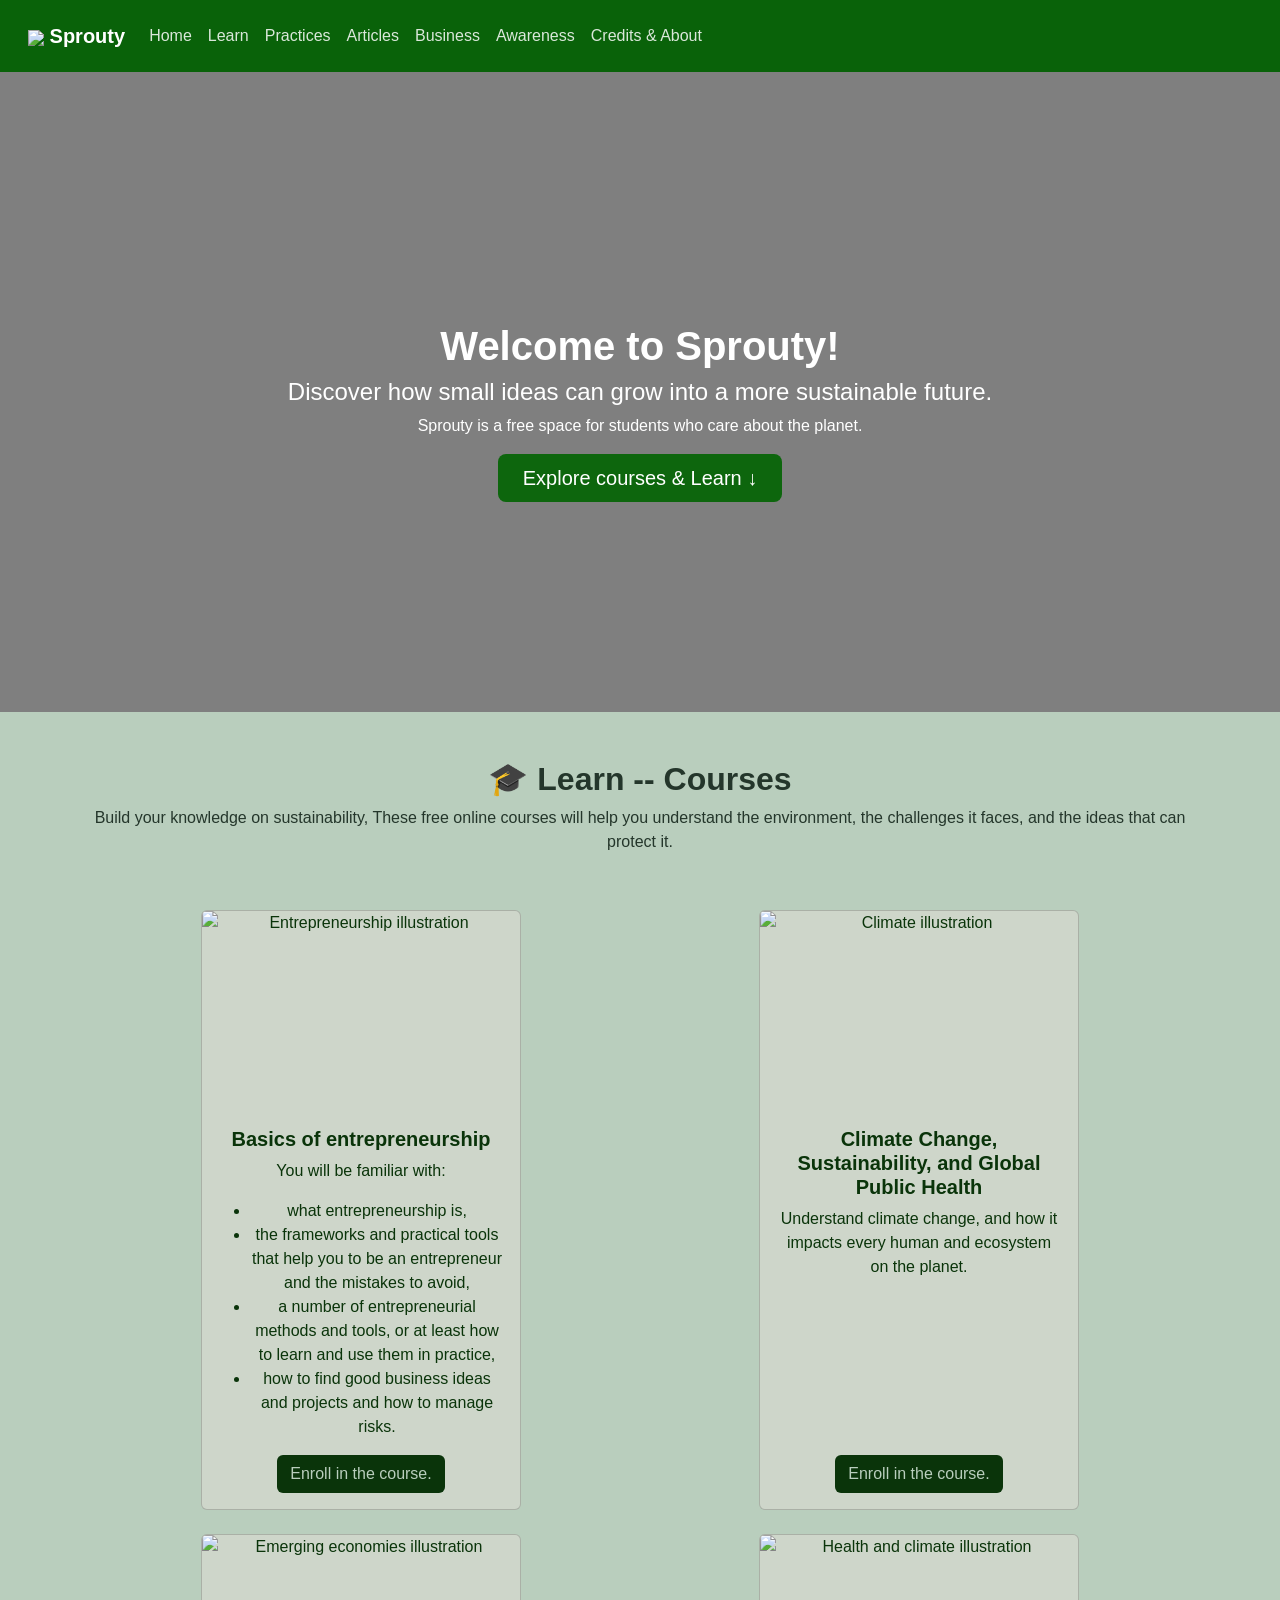
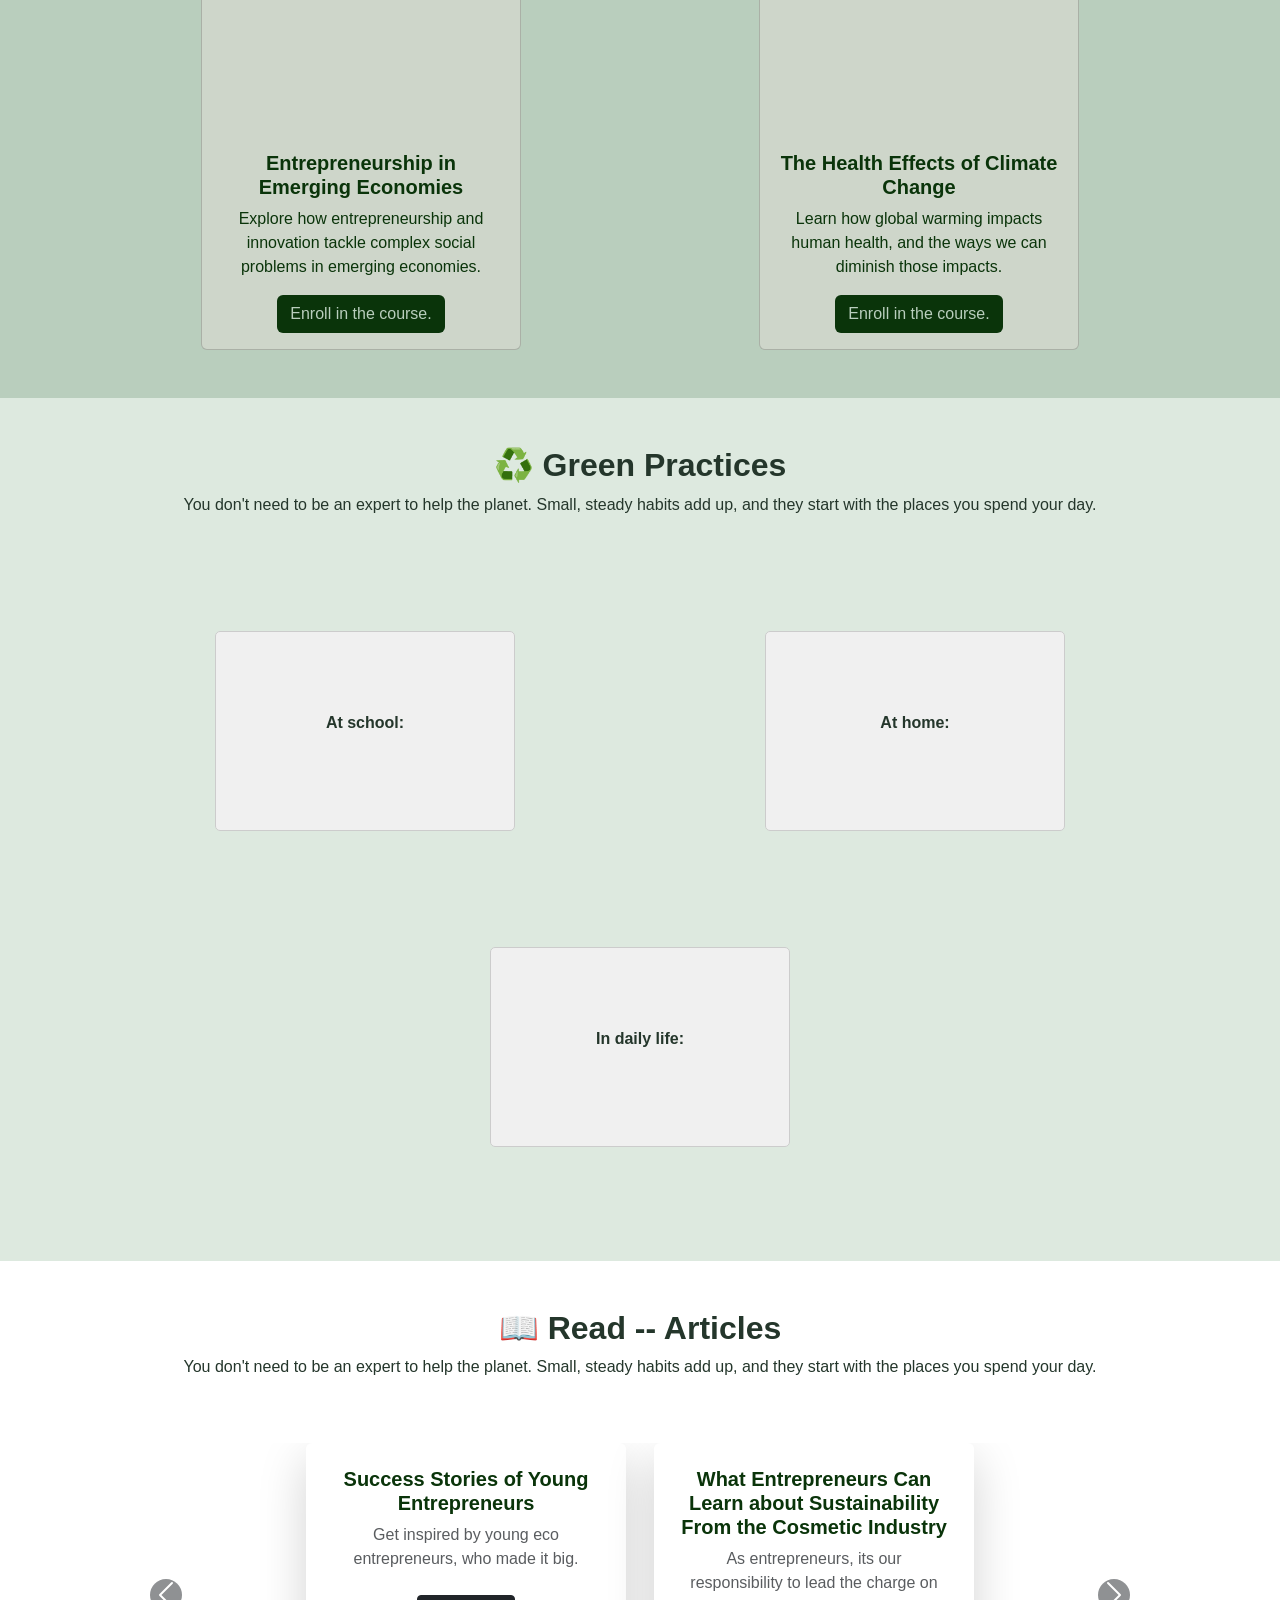
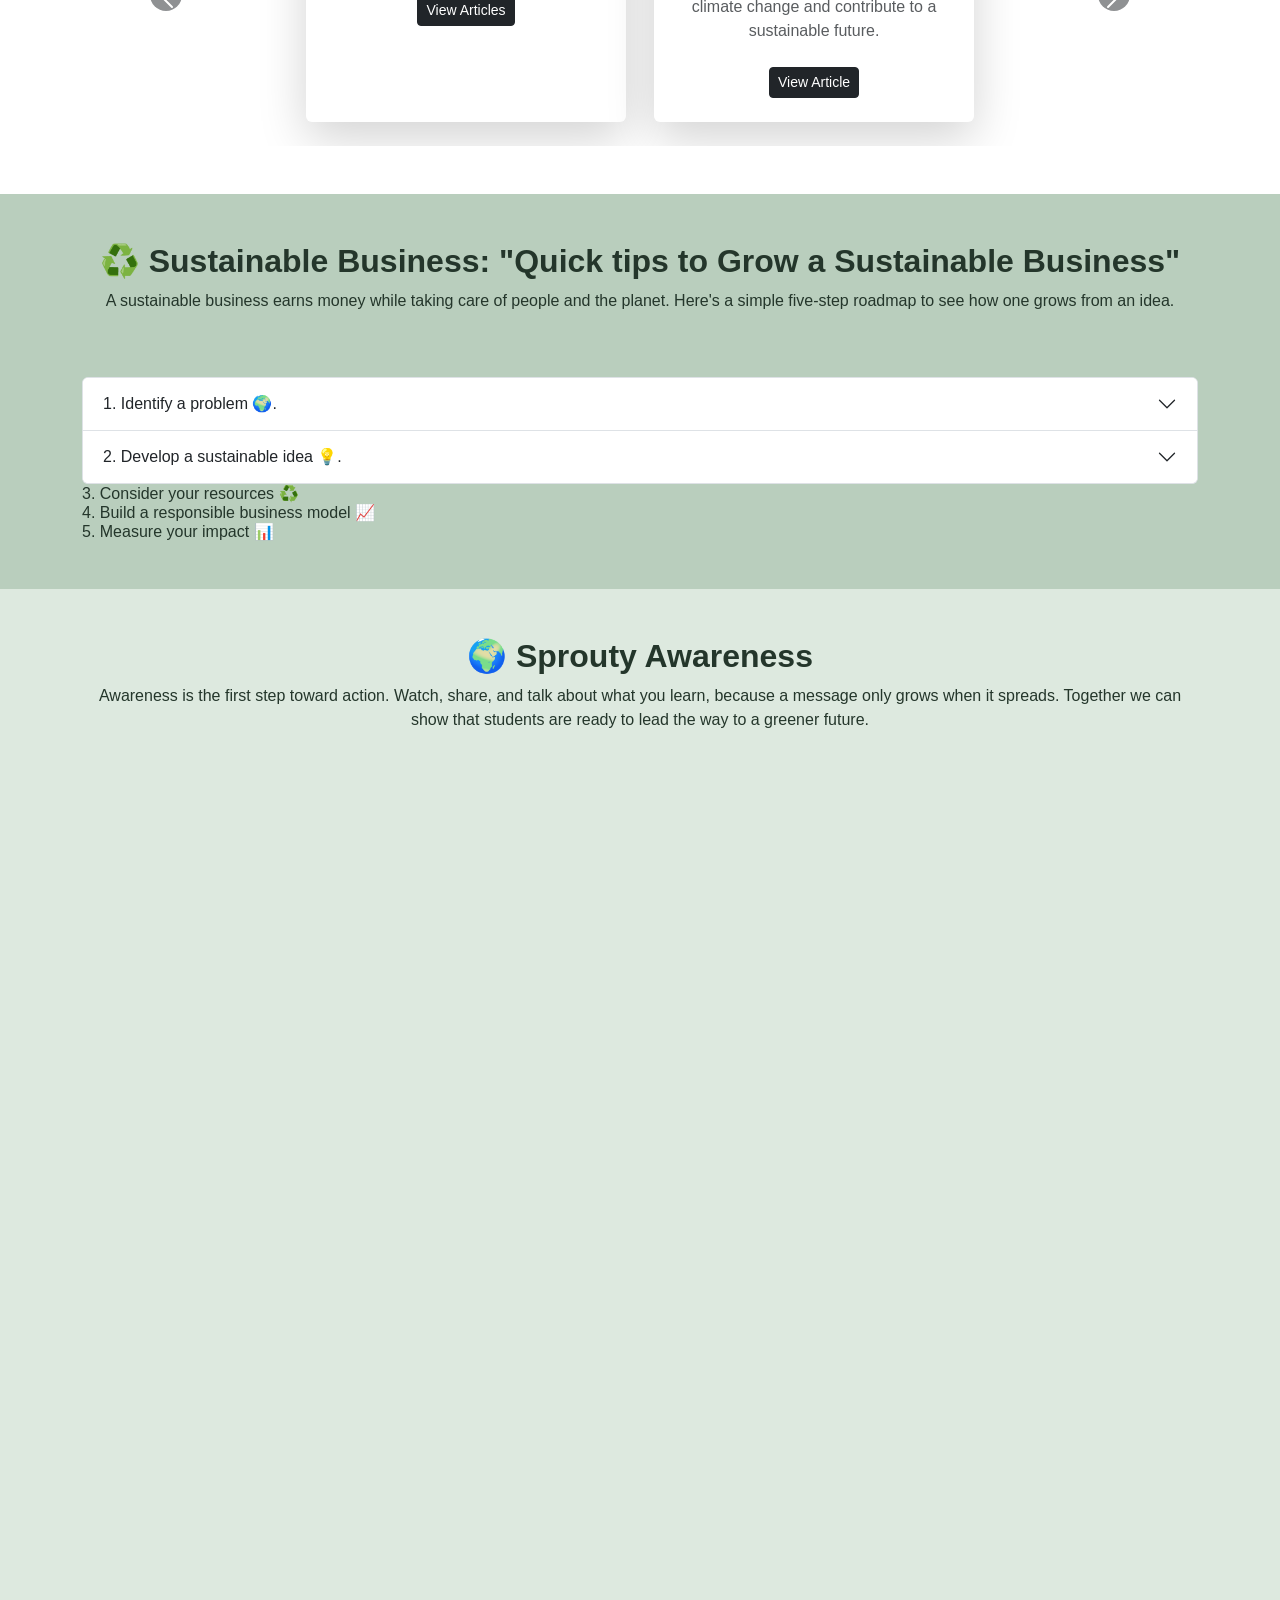
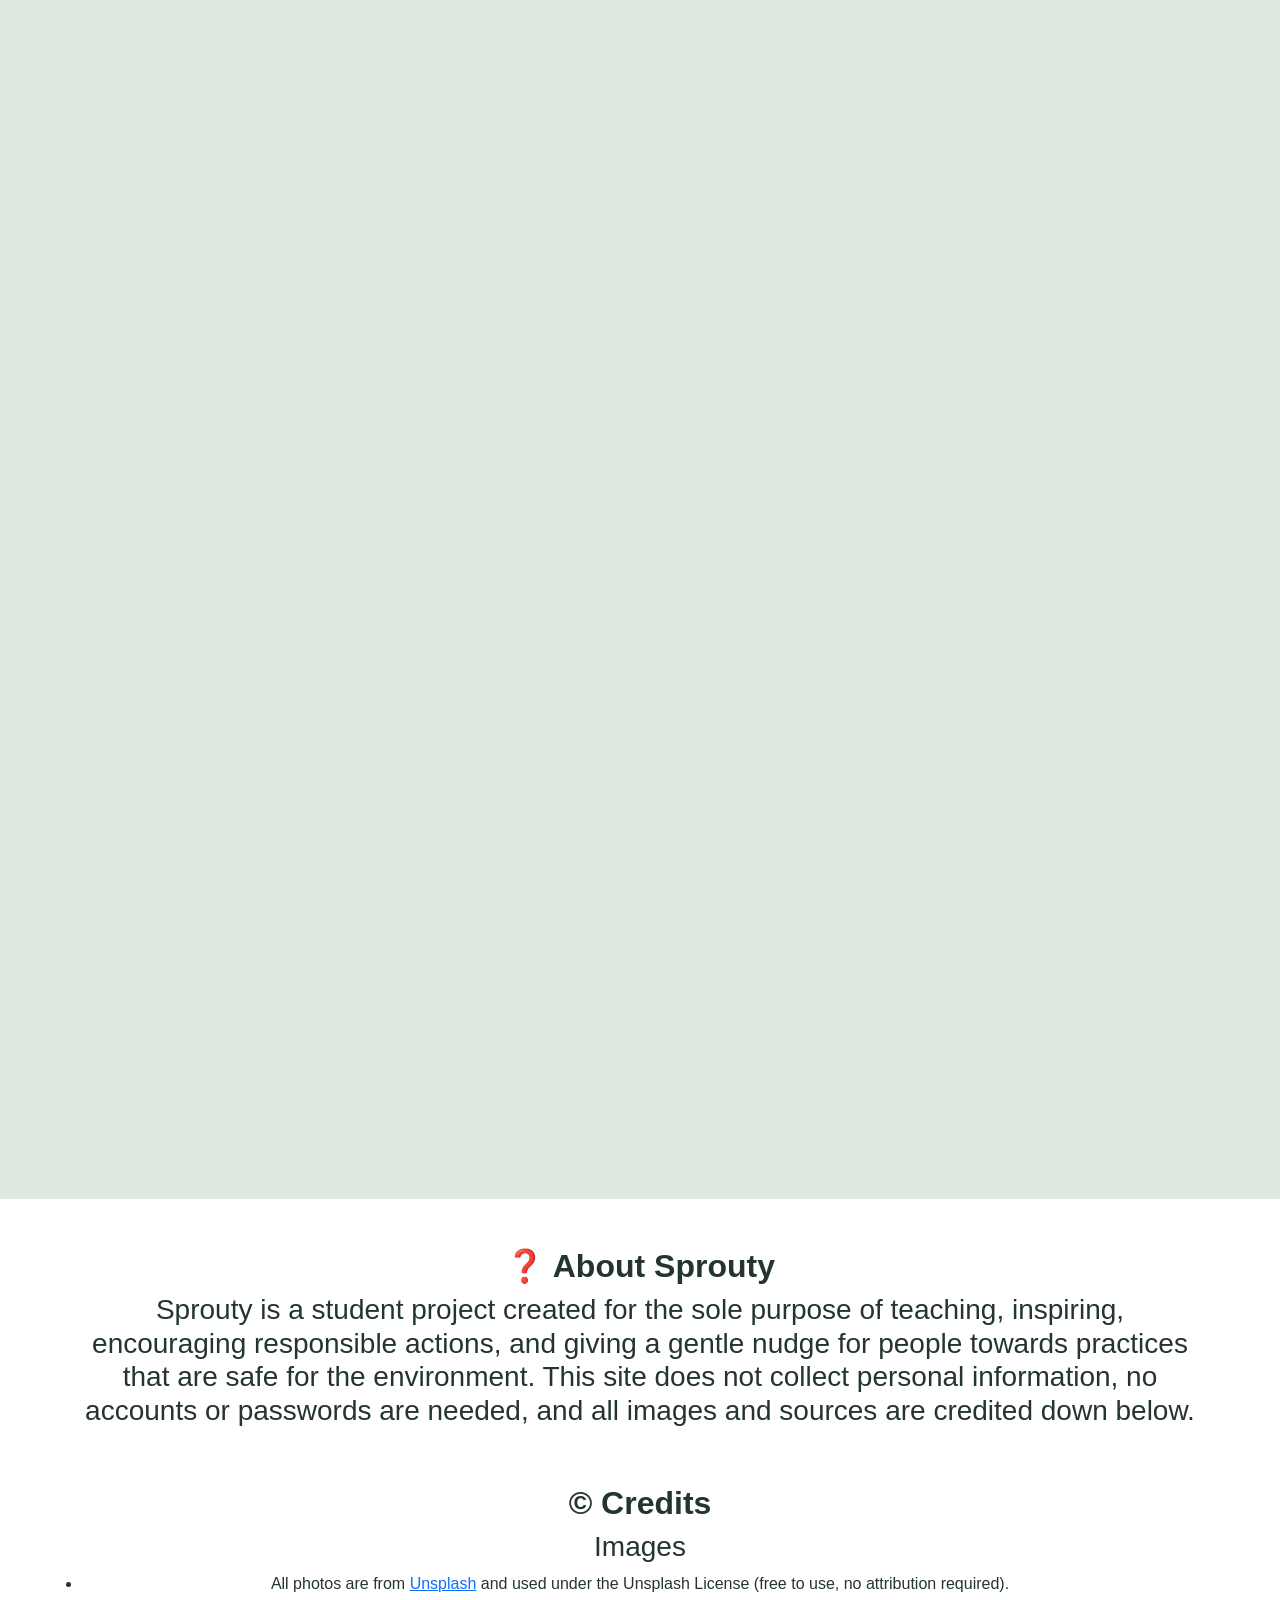
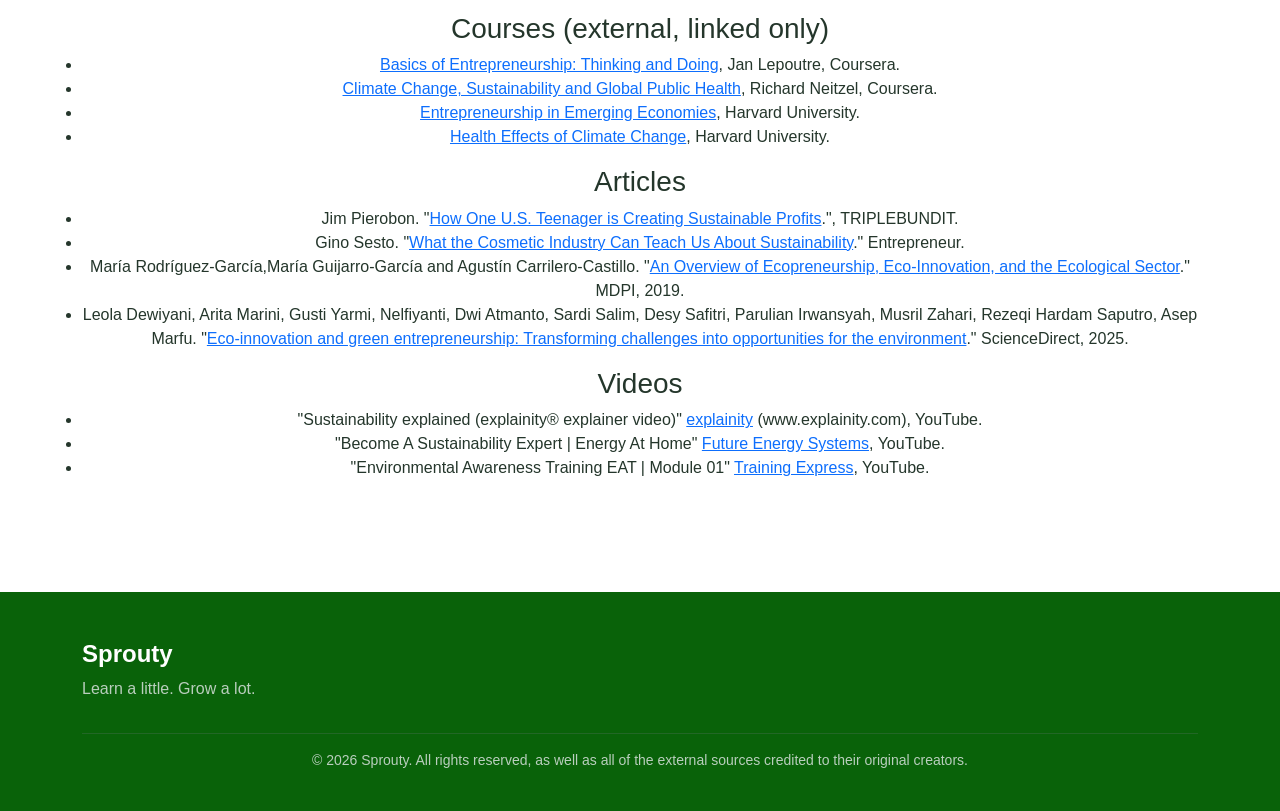
==== index.html @ 44cb73db "Add files via upload" ====
<!DOCTYPE html>
<html lang="en">
<head>
    <meta charset="UTF-8">
    <meta name="viewport" content="width=device-width, initial-scale=1.0">
    <title>Sprouty</title>
    <link href="https://cdn.jsdelivr.net/npm/bootstrap@5.0.2/dist/css/bootstrap.min.css" rel="stylesheet" integrity="sha384-EVSTQN3/azprG1Anm3QDgpJLIm9Nao0Yz1ztcQTwFspd3yD65VohhpuuCOmLASjC" crossorigin="anonymous">
    <link rel="Stylesheet" href="styles.css">
    <link rel="manifest" href="manifest.json">
    <meta name="theme-color" content="#1b6e1b">
    <link rel="apple-touch-icon" href="./icons/icon-192.png">
</head>
<body>
<nav class="navbar navbar-expand-lg navbar-dark p-3" id="navbar">
    <div class="container-fluid">
        <a class="navbar-brand fw-bold" href="index.html"><img class="img-responsive2" src="https://images.unsplash.com/vector-1739952828392-29111e9bd6af?w=600&auto=format&fit=crop&q=60&ixlib=rb-4.1.0&ixid=M3wxMjA3fDB8MHxzZWFyY2h8MTJ8fHRyYXNucGFyZW50JTIwYmFja2dyb3VuZCUyMGxlYWYlMjBpY29ufGVufDB8fDB8fHww" width="25px"> Sprouty</a>
        <button class="navbar-toggler" type="button" data-bs-toggle="collapse" data-bs-target="#navbarNav" aria-controls="navbarNav" aria-expanded="false" aria-label="Toggle navigation">
        <span class="navbar-toggler-icon"></span>
        </button>
        <div class="collapse navbar-collapse" id="navbarNav">
        <ul class="navbar-nav">
            <li class="nav-item">
            <a class="nav-link" href="#hero">Home</a>
            </li>
            <li class="nav-item">
                <a class="nav-link" href="#learn">Learn</a>
            </li>
            <li class="nav-item">
                <a class="nav-link" href="#practices">Practices</a>
            </li>
            <li class="nav-item">
            <a class="nav-link" href="#articles">Articles</a>
            </li>
            <li class="nav-item">
            <a class="nav-link" href="#business">Business</a>
            </li>
            <li class="nav-item">
                <a class="nav-link" href="#awareness">Awareness</a>
            </li>
            <li class="nav-item">
                <a class="nav-link" href="#credits">Credits & About</a>
            </li>
        </ul>
        </div>
    </div>
    </nav>


    <header class="d-flex align-items-center" height="400px" id="hero">
        <div class="container text-center">
            <div class="row align-items-center">
                <div class="col-12 mt-5">
                    <h1 class="fw-bold" id="hehe">Welcome to Sprouty!</h1>
                    <h4>Discover how small ideas can grow into a more sustainable future.</h4>
                    <p>Sprouty is a free space for students who care about the planet.</p>
                    <a href="#learn" class="btn btn-lg px-4 mb-2" id="btn1">Explore courses & Learn ↓</a>
                </div>
            </div>
        </div>
    </header>

    <main>
        <section class="py-5" id="learn">
            <div class="container text-center">
                <div class="row align-items-center mb-3">
                    <h2 class="fw-bold">🎓 Learn -- Courses</h2>
                    <p>Build your knowledge on sustainability, These free online courses will help you understand the environment, the challenges it faces, and the ideas that can protect it.</p>
                </div>
                <div class="row row-cols-1 row-cols-md-2 g-4 m-0">

                    <div class="col">
                        <div class="card h-100">
                            <img src="https://images.unsplash.com/photo-1758270705031-ebd46917a454?w=600&auto=format&fit=crop&q=60&ixlib=rb-4.1.0&ixid=M3wxMjA3fDB8MHxzZWFyY2h8M3x8ZWR1Y2F0aW9ufGVufDB8fDB8fHww" class="card-img-top" alt="Entrepreneurship illustration">
                            <div class="card-body d-flex flex-column">
                                <h5 class="card-title fw-bold">Basics of entrepreneurship</h5>
                                <p class="card-text">You will be familiar with:</p>
                                <ul>
                                    <li>what entrepreneurship is,</li>
                                    <li>the frameworks and practical tools that help you to be an entrepreneur and the mistakes to avoid,</li>
                                    <li>a number of entrepreneurial methods and tools, or at least how to learn and use them in practice,</li>
                                    <li>how to find good business ideas and projects and how to manage risks.</li>
                                </ul>
                                <a href="https://www.coursera.org/learn/basics-of-entrepreneurship-thinking-and-doing" class="card-btn btn mt-auto align-self-center">Enroll in the course.</a>
                            </div>
                        </div>
                    </div>
                
                    <div class="col">
                        <div class="card h-100">
                            <img src="https://images.unsplash.com/vector-1738396045672-e1675c8cb1a9?w=600&auto=format&fit=crop&q=60&ixlib=rb-4.1.0&ixid=M3wxMjA3fDB8MHxzZWFyY2h8Nnx8Y2xpbWF0ZXxlbnwwfHwwfHx8MA%3D%3D" class="card-img-top" alt="Climate illustration">
                            <div class="card-body d-flex flex-column">
                                <h5 class="card-title fw-bold">Climate Change, Sustainability, and Global Public Health</h5>
                                <p class="card-text">Understand climate change, and how it impacts every human and ecosystem on the planet.</p>
                                <a href="https://www.coursera.org/learn/climate-change-sustainability-and-global-public-health" class="card-btn btn mt-auto align-self-center">Enroll in the course.</a>
                            </div>
                        </div>
                    </div>
                
                    <div class="col">
                        <div class="card h-100">
                            <img src="https://images.unsplash.com/vector-1788230742518-cd1d881bfd57?w=600&auto=format&fit=crop&q=60&ixlib=rb-4.1.0&ixid=M3wxMjA3fDB8MHxzZWFyY2h8MTZ8fGVudGVycHJlbmV1cnxlbnwwfHwwfHx8MA%3D%3D" class="card-img-top" alt="Emerging economies illustration">
                            <div class="card-body d-flex flex-column">
                                <h5 class="card-title fw-bold">Entrepreneurship in Emerging Economies</h5>
                                <p class="card-text">Explore how entrepreneurship and innovation tackle complex social problems in emerging economies.</p>
                                <a href="https://pll.harvard.edu/course/entrepreneurship-in-emerging-economies" class="card-btn btn mt-auto align-self-center">Enroll in the course.</a>
                            </div>
                        </div>
                    </div>
                
                    <div class="col">
                        <div class="card h-100">
                            <img src="https://images.unsplash.com/vector-1739203295442-3dfafdcf54fe?w=600&auto=format&fit=crop&q=60&ixlib=rb-4.1.0&ixid=M3wxMjA3fDB8MHxzZWFyY2h8Mnx8Y2xpbWF0ZSUyMGNoYW5nZXxlbnwwfHwwfHx8MA%3D%3D" class="card-img-top" alt="Health and climate illustration">
                            <div class="card-body d-flex flex-column">
                                <h5 class="card-title fw-bold">The Health Effects of Climate Change</h5>
                                <p class="card-text">Learn how global warming impacts human health, and the ways we can diminish those impacts.</p>
                                <a href="https://pll.harvard.edu/course/health-effects-climate-change" class="card-btn btn mt-auto align-self-center">Enroll in the course.</a>
                            </div>
                        </div>
                    </div>
                </div>
            </div>
        </section>
        <section class="py-5" id="practices">
            <div class="container text-center">
                <div class="row mb-5">
                    <h2 class="fw-bold">♻️ Green Practices</h2>
                    <p>You don't need to be an expert to help the planet. Small, steady habits add up, and they start with the places you spend your day.</p>
                </div>
                <div class="row m-2 d-flex justify-content-center">
                    <div class="col-12 col-md-6">
                        <div class="flashcard" role="button">
                            <div class="front fw-bold">
                                <p>At school:</p>
                            </div>
                            <div class="back pt-4 pb-4 ps-4 pe-4">
                                <p>Print only when you need to, switch off lights and fans when a room is empty, and reuse notebooks, folders, and paper.</p>
                            </div>
                        </div>
                    </div>
                    <div class="col-12 col-md-6">
                        <div class="flashcard" role="button">
                            <div class="front fw-bold">
                                <p>At home:</p>
                            </div>
                            <div class="back pt-4 pb-4 ps-4 pe-4">
                                <p>Buy only what you need, avoid wasting food, and use water and electricity wisely.</p>
                            </div>
                        </div>
                    </div>
                    </div>
                </div>
                <div class="row m-3 d-flex justify-content-center">
                    <div class="col-12 col-md-6">
                        <div class="flashcard" role="button">
                            <div class="front fw-bold">
                                <p>In daily life:</p>
                            </div>
                            <div class="back pt-4 pb-4 ps-4 pe-4">
                                <p>Choose reusable bottles and bags, think before you buy, and recycle where it's possible.</p>
                            </div>
                        </div>
                    </div>
                </div>
            </div>
        </section>
        <section class="py-5" id="articles">
            <div class="container text-center">
                <div class="row align-items-center mb-5">
                    <h2 class="fw-bold">📖 Read -- Articles</h2>
                    <p>You don't need to be an expert to help the planet. Small, steady habits add up, and they start with the places you spend your day.</p>
                </div>
                <div id="courseCarousel" class="carousel slide" data-bs-ride="carousel">
                    <div class="carousel-inner">
                        <div class="carousel-item active">
                            <div class="row justify-content-center px-5">
                                <div class="col-md-4 mb-4">
                                    <div class="card h-100 shadow-lg border-0 cards-holderr">
                                        <div class="card-body p-4">
                                            <h5 class="card-title fw-bold">Success Stories of Young Entrepreneurs</h5>
                                            <p class="card-text text-muted">Get inspired by young eco entrepreneurs, who made it big.</p>
                                            <a href="https://triplepundit.com/2015/how-one-us-teenager-creating-sustainable-profits/" class="btn btn-sm btn-dark mt-2">View Articles</a>
                                        </div>
                                    </div>
                                </div>
                                <div class="col-md-4 mb-4 d-none d-md-block">
                                    <div class="card h-100 shadow-lg border-0 cards-holderr">
                                        <div class="card-body p-4">
                                            <h5 class="card-title fw-bold">What Entrepreneurs Can Learn about Sustainability From the Cosmetic Industry</h5>
                                            <p class="card-text text-muted">As entrepreneurs, its our responsibility to lead the charge on climate change and contribute to a sustainable future.</p>
                                            <a href="https://www.entrepreneur.com/growing-a-business/what-the-cosmetic-industry-can-teach-us-about-sustainability/454053" class="btn btn-sm btn-dark mt-2">View Article</a>
                                        </div>
                                    </div>
                                </div>
                            </div>
                        </div>
                        <div class="carousel-item">
                            <div class="row justify-content-center px-5">
                                <div class="col-md-4 mb-4">
                                    <div class="card h-100 shadow-lg border-0 cards-holderr">
                                        <div class="card-body p-4">
                                            <h5 class="card-title fw-bold">An Overview of Ecopreneurship, Eco-Innovation, and the Ecological Sector</h5>
                                            <p class="card-text text-muted">An Overview of Ecopreneurship, Eco-Innovation, and the Ecological Sector.</p>
                                            <a href="https://www.mdpi.com/2071-1050/11/10/2909" class="btn btn-sm btn-dark mt-2">View Article</a>
                                        </div>
                                    </div>
                                </div>
                                <div class="col-md-4 mb-4 d-none d-md-block">
                                    <div class="card h-100 shadow-lg border-0 cards-holderr">
                                        <div class="card-body p-4">
                                            <h5 class="card-title fw-bold">Eco-innovation and green entrepreneurship</h5>
                                            <p class="card-text text-muted">Transforming challenges into opportunities for the environment.</p>
                                            <a href="https://www.sciencedirect.com/science/article/pii/S2666789425000911" class="btn btn-sm btn-dark mt-2">View Course</a>
                                        </div>
                                    </div>
                                </div>
                            </div>
                        </div>
                    </div>
                    <button class="carousel-control-prev" type="button" data-bs-target="#courseCarousel" data-bs-slide="prev">
                        <span class="carousel-control-prev-icon bg-dark rounded-circle p-3" aria-hidden="true"></span>
                    </button>
                    <button class="carousel-control-next" type="button" data-bs-target="#courseCarousel" data-bs-slide="next">
                        <span class="carousel-control-next-icon bg-dark rounded-circle p-3" aria-hidden="true"></span>
                    </button>
                    </div>
                </div>
            </div>
        </section>
    </main>
    <section class="py-5" id="business">
        <div class="container text-center">
            <div class="row mb-5">
                <h2 class="fw-bold">♻️ Sustainable Business: "Quick tips to Grow a Sustainable Business"</h2>
                <p>A sustainable business earns money while taking care of people and the planet. Here's a simple five-step roadmap to see how one grows from an idea.</p>
            </div>
            <div class="accordion" id="accordionExample">
                <div class="accordion-item">
                  <h2 class="accordion-header" id="headingOne">
                    <button class="accordion-button collapsed" type="button" data-bs-toggle="collapse" data-bs-target="#collapseOne" aria-expanded="false" aria-controls="collapseOne">
                        1. Identify a problem 🌍.
                    </button>
                  </h2>
                  <div id="collapseOne" class="accordion-collapse collapse" aria-labelledby="headingOne" data-bs-parent="#accordionExample">
                    <div class="accordion-body">
                        <p>Every sustainable business starts with a problem worth solving. Look at your school, your home, and your neighborhood and notice what is being wasted, polluted, or used up too quickly. Common problems include plastic waste, food waste, wasted electricity and water, and unrecyclable packaging.</p>
                        <p><strong>Ask yourself:</strong> What bothers me about the way things are done around me, and who is affected by it?</p>
                        <p><strong>Example:</strong> A school throws away hundreds of half-used notebooks at the end of each year.</p>
                    </div>
                  </div>
                </div>
                <div class="accordion-item">
                  <h2 class="accordion-header" id="headingTwo">
                    <button class="accordion-button collapsed" type="button" data-bs-toggle="collapse" data-bs-target="#collapseTwo" aria-expanded="false" aria-controls="collapseTwo">
                        2. Develop a sustainable idea 💡.
                    </button>
                  </h2>
                  <div id="collapseTwo" class="accordion-collapse collapse" aria-labelledby="headingTwo" data-bs-parent="#accordionExample">
                    <div class="accordion-body">
                        <p>Once you know the problem, imagine a product or service that helps solve it. A good sustainable idea does three things: it meets a real need, it reduces harm to the environment, and people are willing to pay for it or support it. Talk to the people you want to help, because their opinions can improve your idea before you spend any money.</p>
                        <p><strong>Ask yourself:</strong> Would people actually use this, and is it better for the planet than what exists now?</p>
                        <p><strong>Example:</strong> Collect the unused pages from old notebooks and bind them into new ones sold at the school shop.</p>
                    </div>
                    </div>
                  </div>
                </div>
                <div class="accordion-item">
                  <h2 class="accordion-header" id="headingThree">
                    <button class="accordion-button collapsed" type="button" data-bs-toggle="collapse" data-bs-target="#collapseThree" aria-expanded="false" aria-controls="collapseThree">
                        3. Consider your resources ♻️
                    </button>
                  </h2>
                  <div id="collapseThree" class="accordion-collapse collapse" aria-labelledby="headingThree" data-bs-parent="#accordionExample">
                    <div class="accordion-body">
                        <p>Every business uses resources, so plan for them from the start. Think about the materials you need, the energy used to make your product, the packaging it comes in, and how it gets to customers. Look for options that are reused, recycled, local, or renewable, and think about what happens to your product when people are finished with it.</p>
                        <p><strong>Ask yourself:</strong> Can I use less, reuse more, or choose a cleaner option at each stage?</p>
                        <p><strong>Example:</strong> Use recycled paper, skip plastic wrapping, and deliver within the school so no transport is needed.</p>
                    </div>
                  </div>
                </div>
                <div class="accordion-item">
                    <h2 class="accordion-header" id="headingFour">
                      <button class="accordion-button collapsed" type="button" data-bs-toggle="collapse" data-bs-target="#collapseFour" aria-expanded="false" aria-controls="collapseFour">
                        4. Build a responsible business model 📈
                      </button>
                    </h2>
                    <div id="collapseFour" class="accordion-collapse collapse" aria-labelledby="headingFour" data-bs-parent="#accordionExample">
                      <div class="accordion-body">
                        <p>A great idea only lasts if it can pay for itself. A business model explains who your customers are, what they pay, what it costs you to run, and how you keep going over time. The challenge is staying profitable without giving up your environmental goals, and being honest with customers about what you do.</p>
                        <p><strong>Ask yourself:</strong> Who will pay for this, and will the money cover my costs so the project can continue?</p>
                        <p><strong>Example:</strong> Sell the notebooks slightly cheaper than new ones, and use part of the profit to buy more collection bins.</p>
                      </div>
                    </div>
                  </div>
                  <div class="accordion-item">
                    <h2 class="accordion-header" id="headingFive">
                      <button class="accordion-button collapsed" type="button" data-bs-toggle="collapse" data-bs-target="#collapseFive" aria-expanded="false" aria-controls="collapseFive">
                        5. Measure your impact 📊
                      </button>
                    </h2>
                    <div id="collapseFive" class="accordion-collapse collapse" aria-labelledby="headingFive" data-bs-parent="#accordionExample">
                      <div class="accordion-body">
                        <p>Good intentions are not enough, so measure what you actually achieve. Choose a simple number to track, such as kilograms of waste avoided, liters of water saved, or the number of people reached. Share the results honestly, including what didn't work, then use them to improve and grow.</p>
                        <p><strong>Ask yourself:</strong> How will I know whether this really made a difference?</p>
                        <p><strong>Example:</strong> Count the notebooks reused each term and report how much paper was saved.</p>
                      </div>
                    </div>
                  </div>
              </div>
        </div>
    </section>
    <section class="py-5" id="awareness">
        <div class="container text-center">
            <div class="row mb-5">
                <h2 class="fw-bold">🌍 Sprouty Awareness</h2>
                <p>Awareness is the first step toward action. Watch, share, and talk about what you learn, because a message only grows when it spreads. Together we can show that students are ready to lead the way to a greener future.</p>
            </div>
            <div class="ratio ratio-16x9 mb-4">
                <iframe src="https://www.youtube.com/embed/_5r4loXPyx8" title="The meaning of sustainability" allowfullscreen></iframe>
            </div>
            <div class="ratio ratio-16x9 mb-4">
                <iframe src="https://www.youtube.com/embed/lbohzfXKzmU" title="Being an expert at sustainability" allowfullscreen></iframe>
            </div>
            <div class="ratio ratio-16x9 mb-4">
                <iframe src="https://www.youtube.com/embed/Q1fZAWi7Z_I" title="Environmental awareness training" allowfullscreen></iframe>
            </div>
        </div>
    </section>
    <section class="py-5" id="credits">
        <div class="container text-center">
            <div class="row mb-5">
                <h2 class="fw-bold mb-2">❓ About Sprouty</h2>
                <h3>Sprouty is a student project created for the sole purpose of teaching, inspiring, encouraging responsible actions, and giving a gentle nudge for people towards practices that are safe for the environment. This site does not collect personal information, no accounts or passwords are needed, and all images and sources are credited down below.</h3>
            </div>
            <div class="row mt-5 mb-5">
                <h2 class="fw-bold mb-2">©️ Credits</h2>
                <h3>Images</h3>
                <ul>
                <li>All photos are from <a href="https://unsplash.com" target="_blank" rel="noopener">Unsplash</a> and used under the Unsplash License (free to use, no attribution required).</li>
                </ul>

                <h3>Courses (external, linked only)</h3>
                <ul>
                <li><a href="https://www.coursera.org/learn/basics-of-entrepreneurship-thinking-and-doing" target="_blank" rel="noopener">Basics of Entrepreneurship: Thinking and Doing</a>, Jan Lepoutre, Coursera.</li>
                <li><a href="https://www.coursera.org/learn/climate-change-sustainability-and-global-public-health" target="_blank" rel="noopener">Climate Change, Sustainability and Global Public Health</a>, Richard Neitzel, Coursera.</li>
                <li><a href="https://pll.harvard.edu/course/entrepreneurship-in-emerging-economies" target="_blank" rel="noopener">Entrepreneurship in Emerging Economies</a>, Harvard University.</li>
                <li><a href="https://pll.harvard.edu/course/health-effects-climate-change" target="_blank" rel="noopener">Health Effects of Climate Change</a>, Harvard University.</li>
                </ul>

                <h3>Articles</h3>
                <ul>
                <li>Jim Pierobon. "<a href="https://triplepundit.com/2015/how-one-us-teenager-creating-sustainable-profits/" target="_blank" rel="noopener">How One U.S. Teenager is Creating Sustainable Profits</a>.", TRIPLEBUNDIT.</li>
                <li>Gino Sesto. "<a href="https://www.entrepreneur.com/growing-a-business/what-the-cosmetic-industry-can-teach-us-about-sustainability/454053" target="_blank" rel="noopener">What the Cosmetic Industry Can Teach Us About Sustainability</a>." Entrepreneur.</li>
                <li>María Rodríguez-García,María Guijarro-García and Agustín Carrilero-Castillo. "<a href="https://www.mdpi.com/2071-1050/11/10/2909" target="_blank" rel="noopener">An Overview of Ecopreneurship, Eco-Innovation, and the Ecological Sector</a>." MDPI, 2019.</li>
                <li>Leola Dewiyani, Arita Marini, Gusti Yarmi, Nelfiyanti, Dwi Atmanto, Sardi Salim, Desy Safitri, Parulian Irwansyah, Musril Zahari, Rezeqi Hardam Saputro, Asep Marfu. "<a href="https://www.sciencedirect.com/science/article/pii/S2666789425000911" target="_blank" rel="noopener">Eco-innovation and green entrepreneurship: Transforming challenges into opportunities for the environment</a>." ScienceDirect, 2025.</li>
                </ul>

                <h3>Videos</h3>
                <ul>
                <li>"Sustainability explained (explainity® explainer video)" <a href="https://www.youtube.com/watch?v=_5r4loXPyx8" target="_blank" rel="noopener">explainity</a> (www.explainity.com), YouTube.</li>
                <li>"Become A Sustainability Expert | Energy At Home" <a href="https://www.youtube.com/watch?v=lbohzfXKzmU" target="_blank" rel="noopener">Future Energy Systems</a>, YouTube.</li>
                <li>"Environmental Awareness Training EAT | Module 01" <a href="https://www.youtube.com/watch?v=Q1fZAWi7Z_I" target="_blank" rel="noopener">Training Express</a>, YouTube.</li>
                </ul>
            </div>
        </div>
    </section>
    <footer class=" text-white pt-5 pb-4">
        <div class="container">
            <div class="row text-align-center">
                <div class="col-12 justify-content-center align-items-center">
                    <h4 class="fw-bold">Sprouty</h4>
                    <p id="slog">Learn a little. Grow a lot.</p>
                </div>
            </div>
            <hr class="border-secondary">
            <div class="row text-center small mt-3">
                <p id="copy">&copy; 2026 Sprouty. All rights reserved, as well as all of the external sources credited to their original creators.</p>
            </div>
        </div>
    </footer>
      <script
      src="https://cdn.jsdelivr.net/npm/bootstrap@5.0.2/dist/js/bootstrap.bundle.min.js"
      integrity="sha384-MrcW6ZMFYlzcLA8Nl+NtUVF0sA7MsXsP1UyJoMp4YLEuNSfAP+JcXn/tWtIaxVXM"
      crossorigin="anonymous"></script>
      <script>
        if ("serviceWorker" in navigator) {
          window.addEventListener("load", () => {
            navigator.serviceWorker.register("./sw.js");
          });
        }
      </script>
</body>
</html>
---- styles.css ----
body {
    color: #24362b;     
    font-family: 'Gill Sans', 'Gill Sans MT', Calibri, 'Trebuchet MS', sans-serif;
}

#navbar{
    background-color: rgb(9, 98, 9) !important;
    position: sticky;
    top: 0;
    z-index: 1030;
    width: 100%;
}
navbar a {
    float: left;
    display: block;
    color: #f2f2f2;
    text-align: center;
    padding: 14px 16px;
    text-decoration: none;
}
.navbar-dark .navbar-nav .nav-link {
    color: rgba(255, 255, 255, 0.85);
}
  .navbar-dark .navbar-nav .nav-link:hover,
  .navbar-dark .navbar-nav .nav-link.active {
    color: #fff;
}

header{
    height: 640px;
}
#hero{
    background-image: linear-gradient(rgba(0, 0, 0, 0.5), rgba(0, 0, 0, 0.5)), url("https://images.unsplash.com/photo-1542601906990-b4d3fb778b09?w=600&auto=format&fit=crop&q=60&ixlib=rb-4.1.0&ixid=M3wxMjA3fDB8MHxzZWFyY2h8NHx8c3VzdGFpbmFiaWxpdHl8ZW58MHx8MHx8fDA%3D");
    object-position: center;
    background-position: center;
    background-repeat: no-repeat;
    background-size: cover;
    position: relative;
    color: white;
}

#btn1{
    background-color: rgb(13, 102, 13);
    color: white;
}

footer{
    background-color: rgb(9, 98, 9) !important;
}

#slog{
    color: rgb(185, 206, 189);
}

#copy{
    color: rgb(185, 206, 189);
}

#learn{
    background-color: rgb(185, 206, 189);
}

.card{
    background-color: rgb(206, 214, 202);
    color: rgb(10, 52, 10);
    max-width: 20rem;
    margin-inline: auto;
  
}

.card-btn{
    background-color: rgb(10, 52, 10);
    outline-color: rgb(7, 31, 7);
    color: rgb(185, 206, 189);
}

#practices{
    background-color: rgb(221, 233, 223);
}

.flashcard {
    width: 300px;
    height: 200px;
    perspective: 1000px;
    margin: 50px auto;
}
 
.flashcard > div {
    position: absolute;
    width: 100%;
    height: 100%;
    backface-visibility: hidden;
    transition: transform 0.6s;
    display: flex;
    justify-content: center;
    align-items: center;
    border: 1px solid #ccc;
    border-radius: 5px;
}
 
.front {
    background-color: #f0f0f0;
}
 
.back {
    background-color: #e0e0e0;
    transform: rotateY(180deg);
}
 
.flashcard:hover .front {
    transform: rotateY(180deg);
}
 
.flashcard:hover .back {
    transform: rotateY(0deg);
}

@media (max-width: 600px) {
    .flashcard {
        width: 200px;
        height: 150px;
    }
}

.cards-holderr{
    background-color: white !important;
}

#business{
    background-color: rgb(185, 206, 189);
}

#awareness{
    background-color: rgb(221, 233, 223);
}

.card-img-top {
    height: 200px;
    object-fit: cover;
}
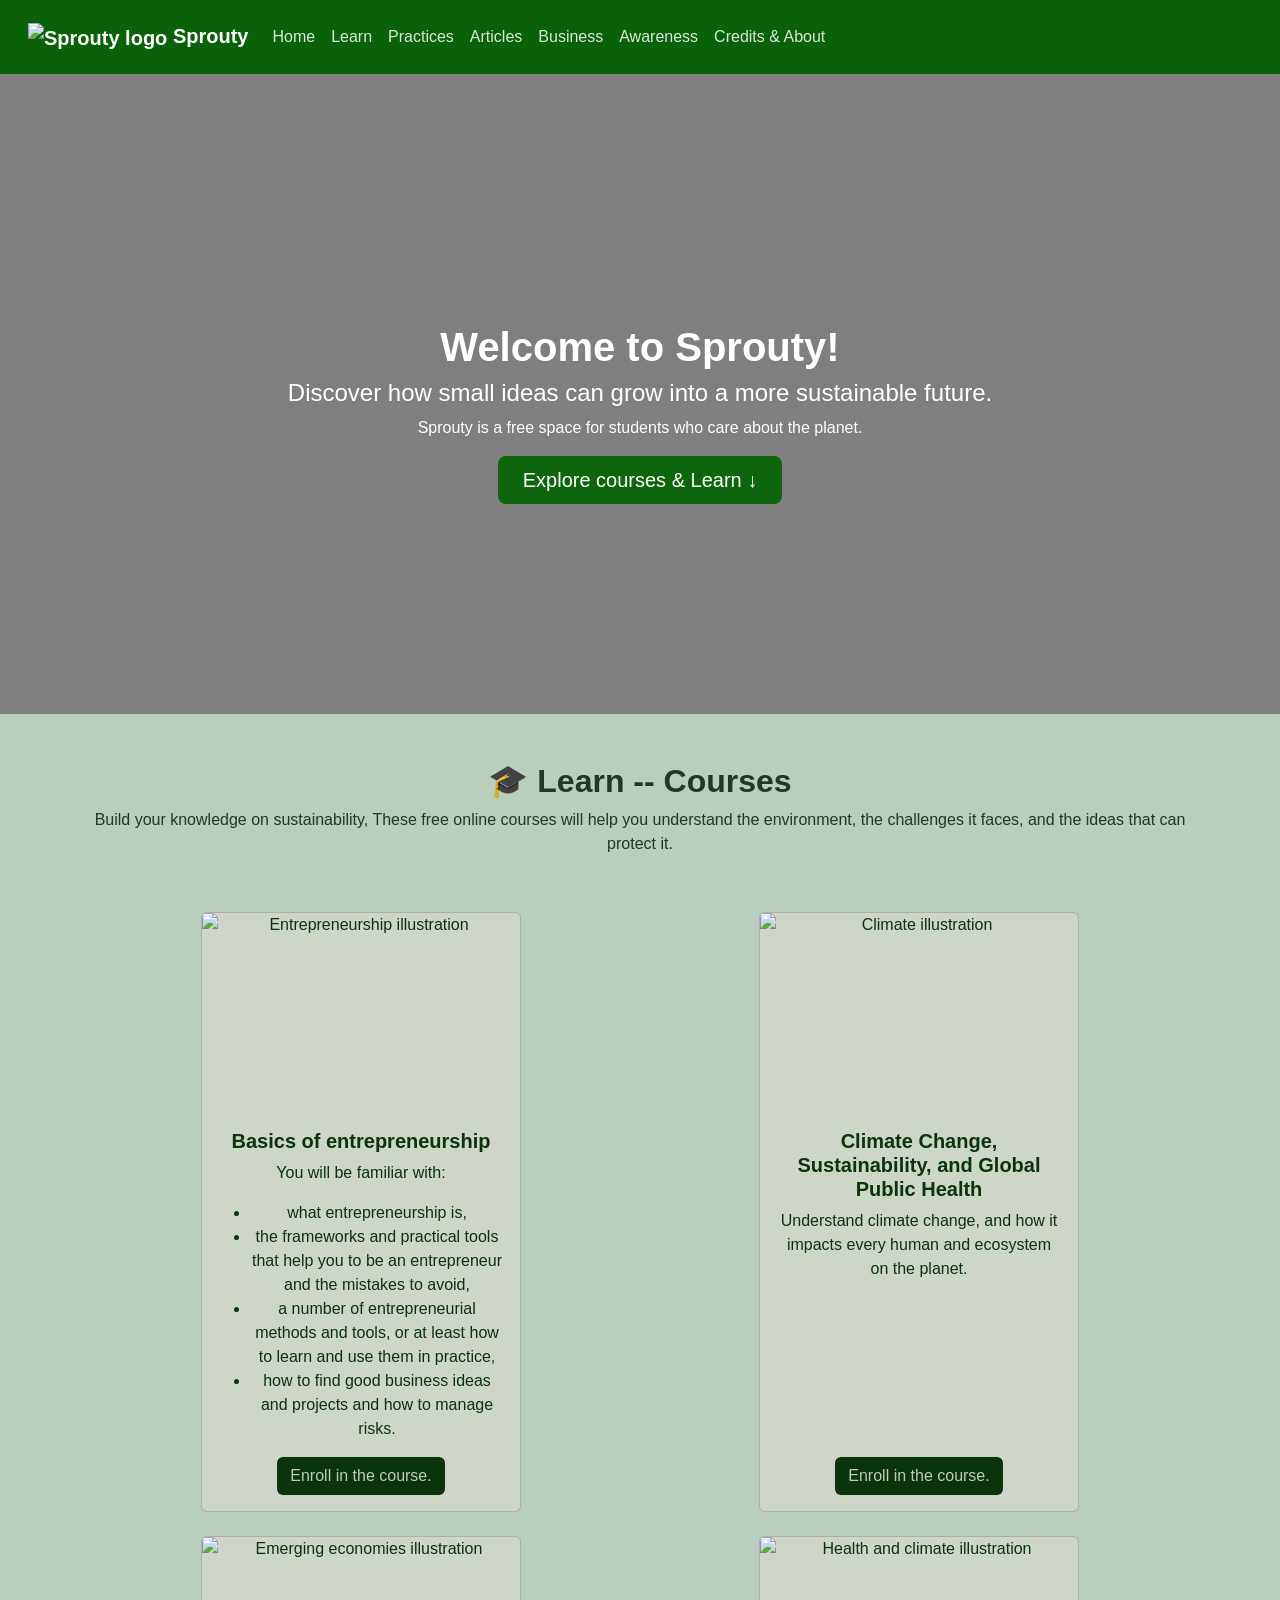
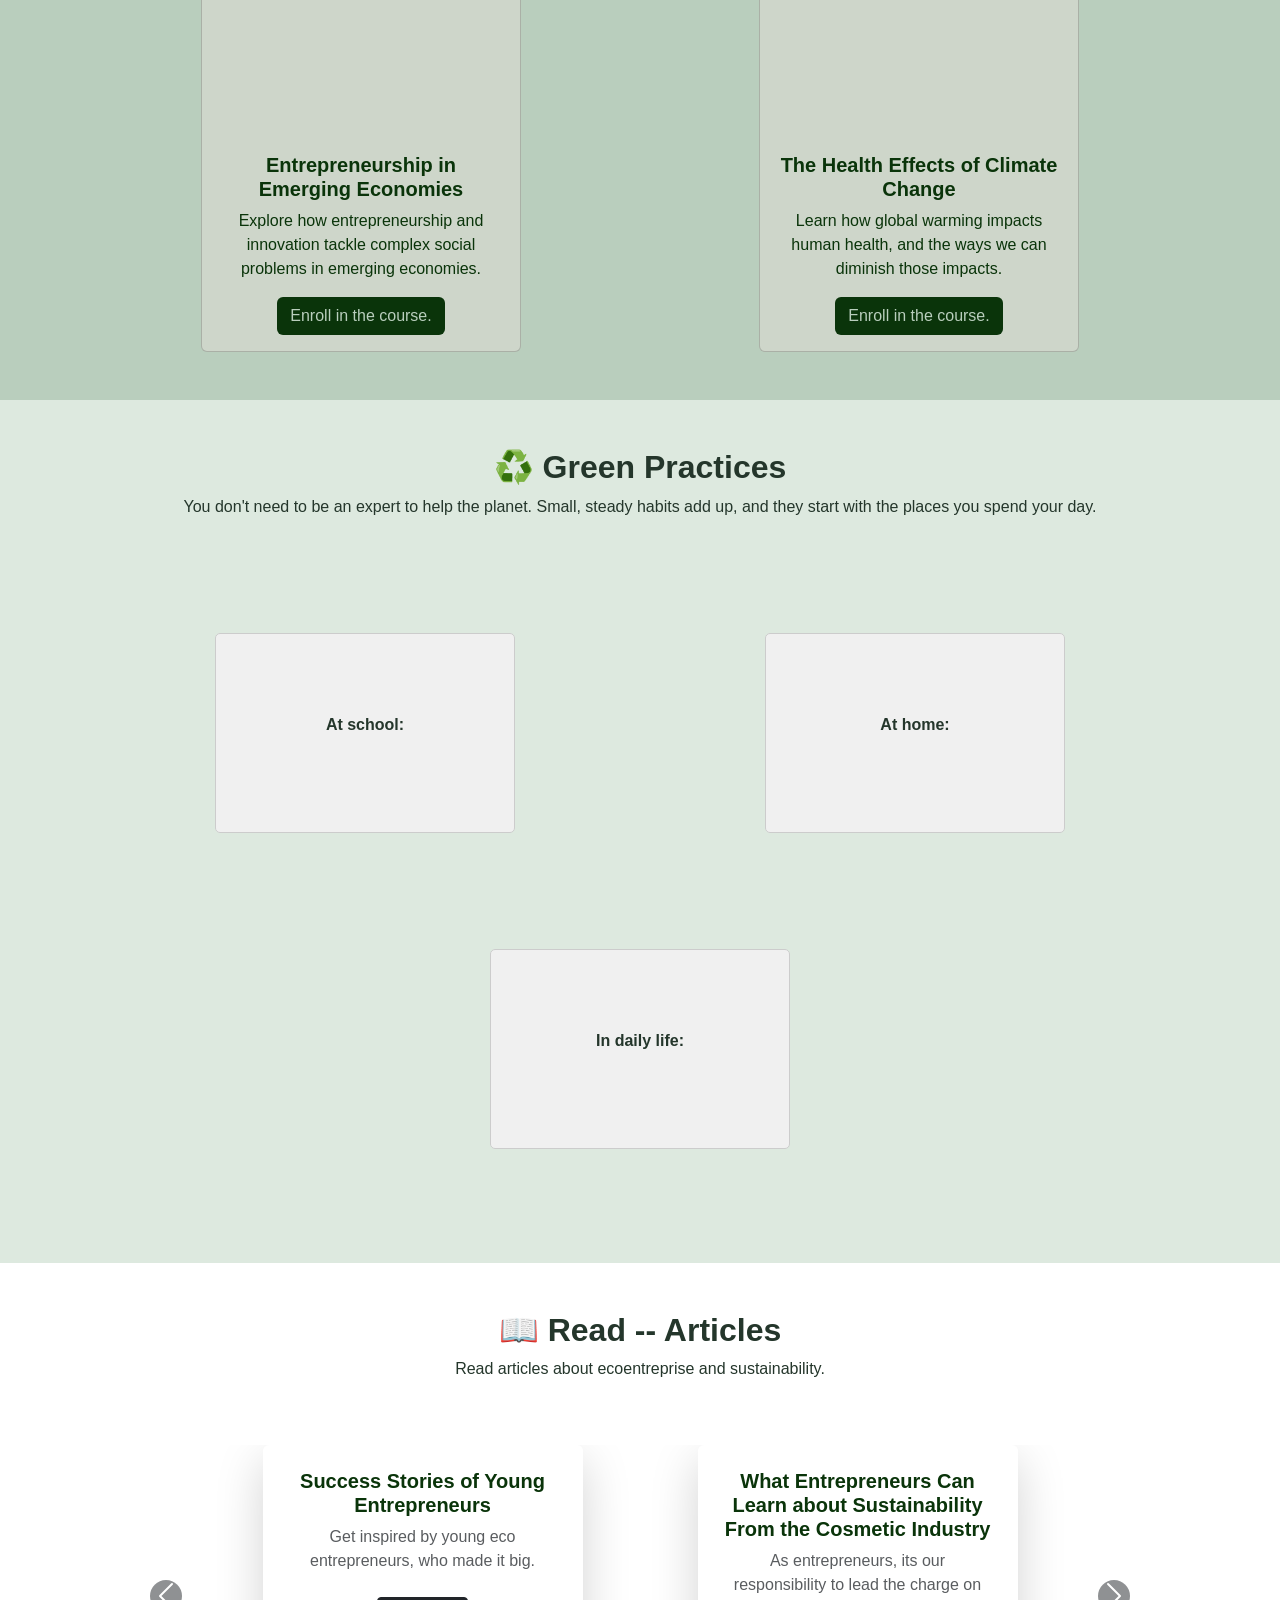
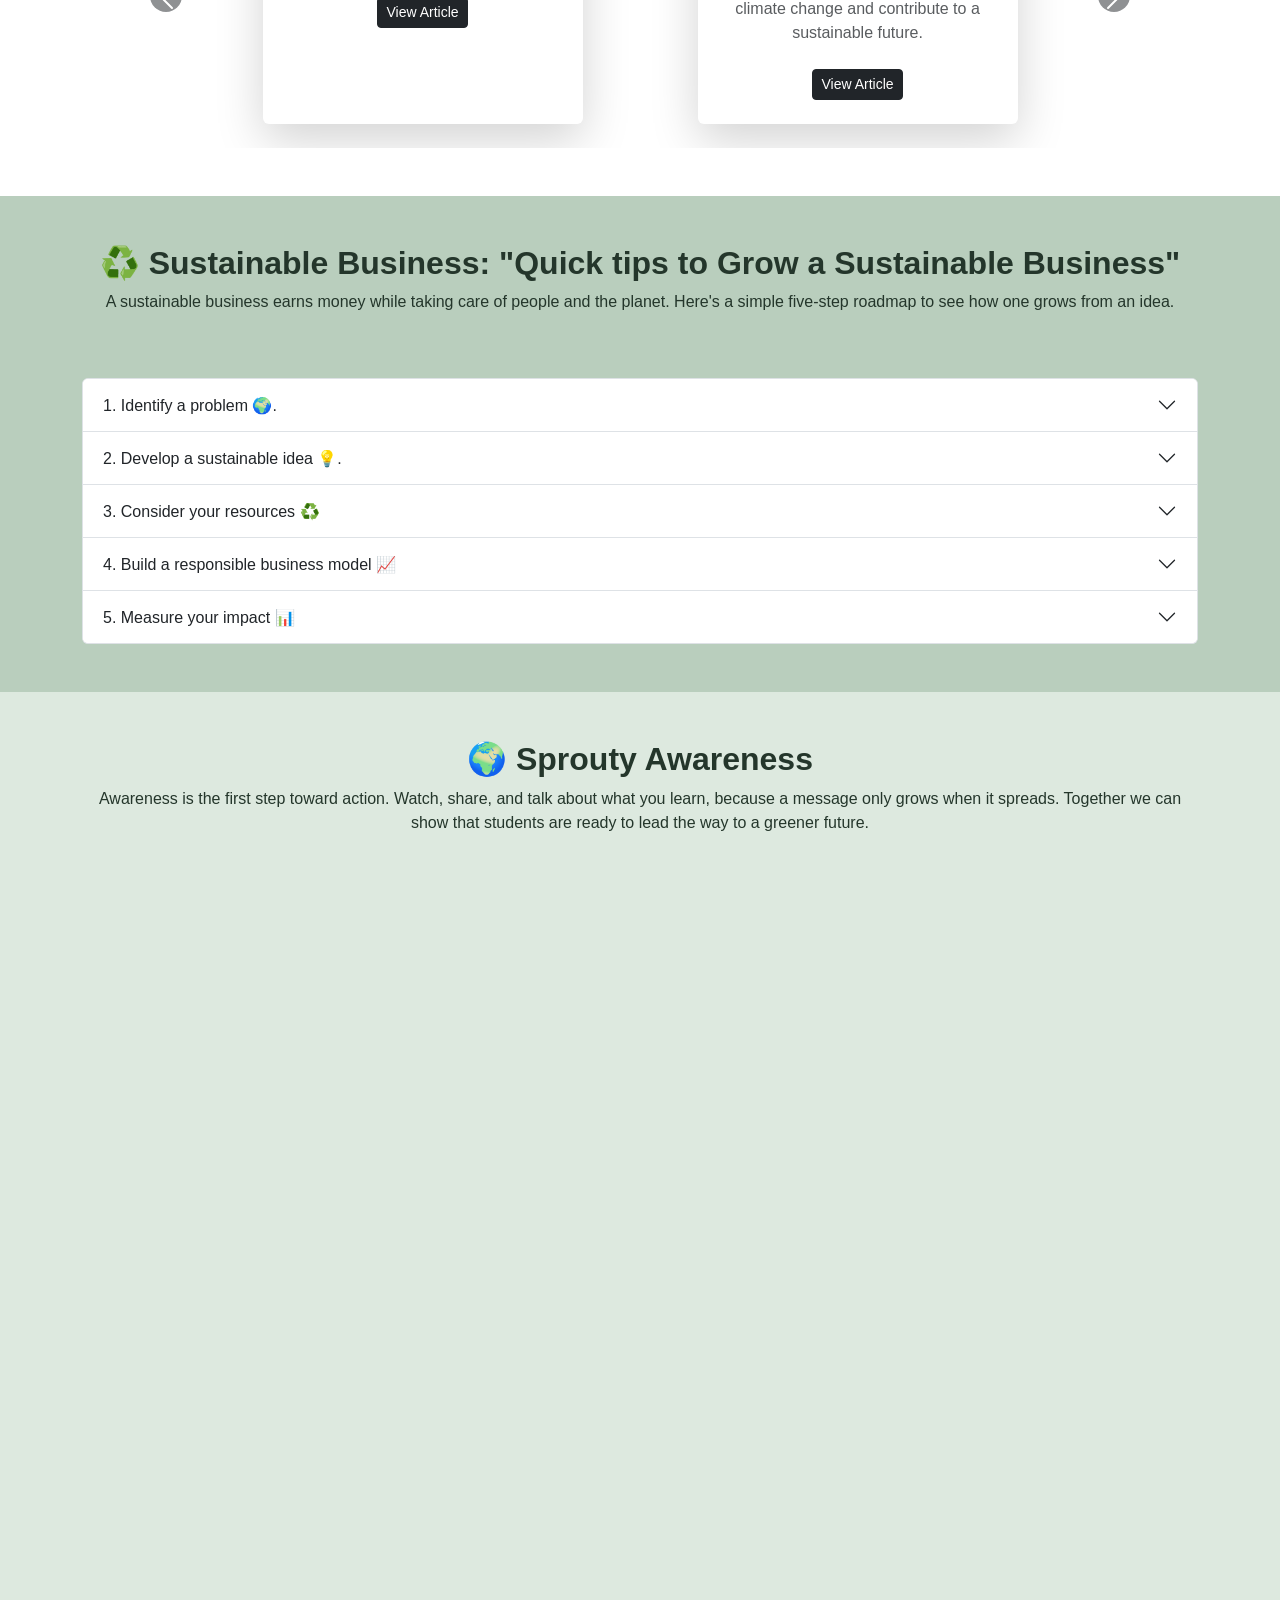
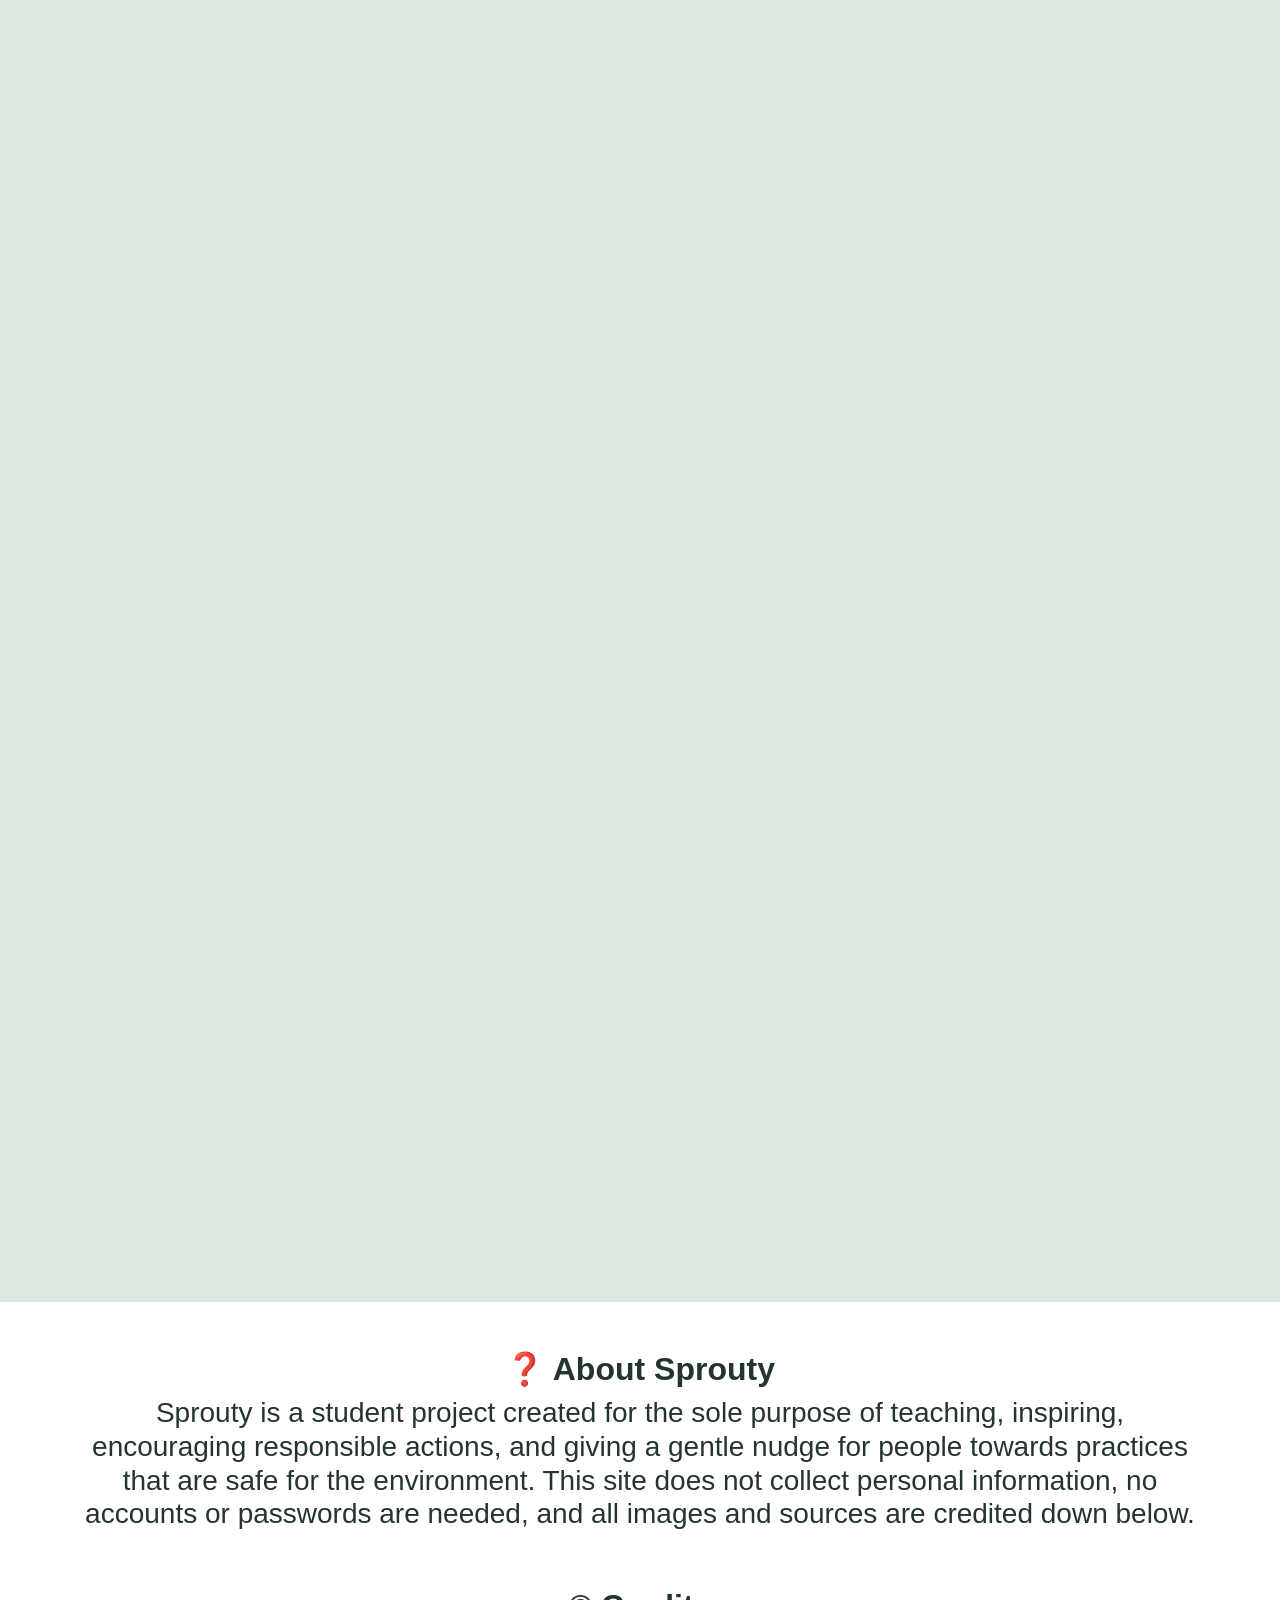
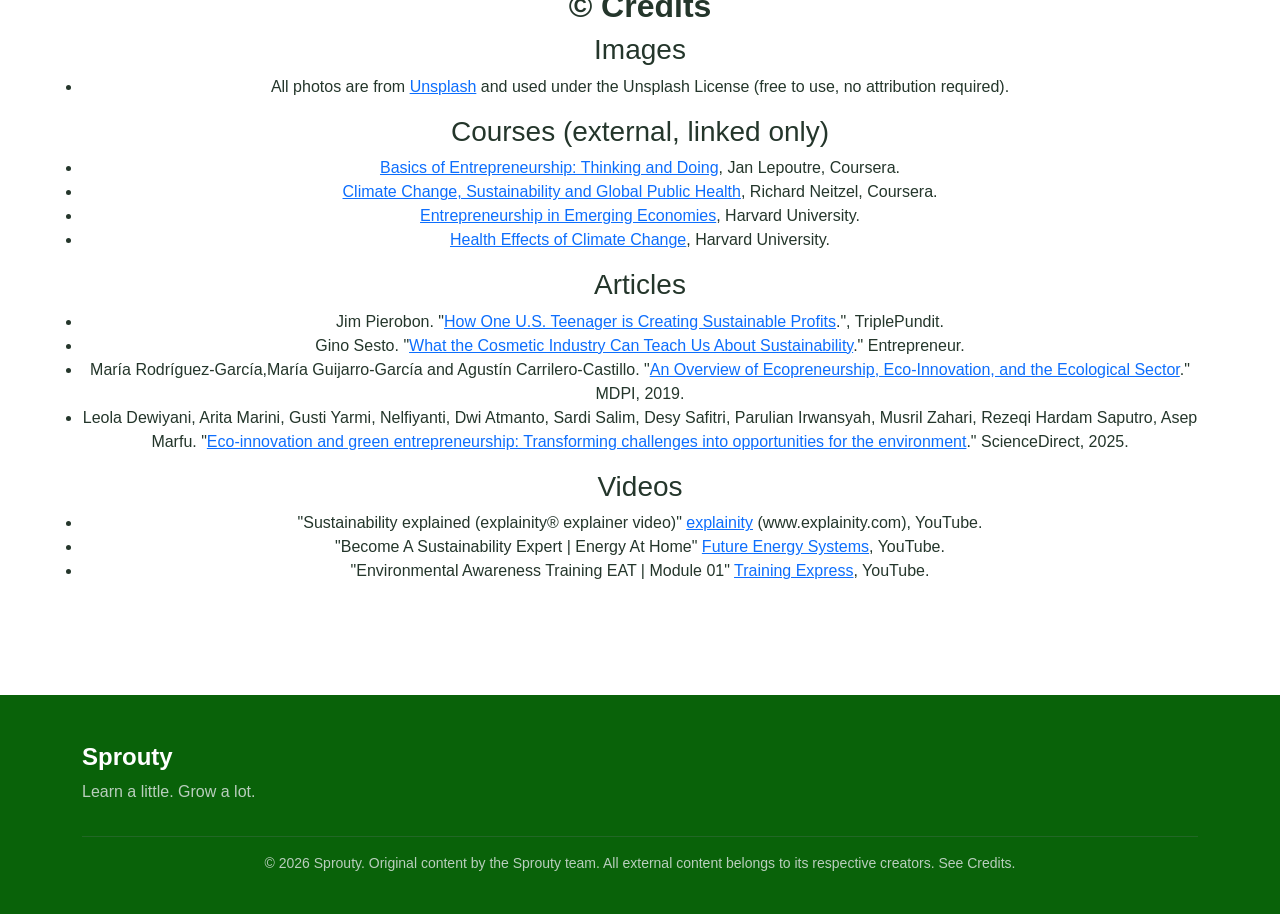
==== commit 724b998c: "Update print statement from 'Hello' to 'Goodbye'" ====
--- a/index.html
+++ b/index.html
@@ -7,13 +7,14 @@
     <link href="https://cdn.jsdelivr.net/npm/bootstrap@5.0.2/dist/css/bootstrap.min.css" rel="stylesheet" integrity="sha384-EVSTQN3/azprG1Anm3QDgpJLIm9Nao0Yz1ztcQTwFspd3yD65VohhpuuCOmLASjC" crossorigin="anonymous">
     <link rel="Stylesheet" href="styles.css">
     <link rel="manifest" href="manifest.json">
+    <meta name="description" content="Sprouty is a free student space to learn about sustainability, green habits, and sustainable business.">
     <meta name="theme-color" content="#1b6e1b">
     <link rel="apple-touch-icon" href="./icons/icon-192.png">
 </head>
 <body>
 <nav class="navbar navbar-expand-lg navbar-dark p-3" id="navbar">
     <div class="container-fluid">
-        <a class="navbar-brand fw-bold" href="index.html"><img class="img-responsive2" src="https://images.unsplash.com/vector-1739952828392-29111e9bd6af?w=600&auto=format&fit=crop&q=60&ixlib=rb-4.1.0&ixid=M3wxMjA3fDB8MHxzZWFyY2h8MTJ8fHRyYXNucGFyZW50JTIwYmFja2dyb3VuZCUyMGxlYWYlMjBpY29ufGVufDB8fDB8fHww" width="25px"> Sprouty</a>
+        <a class="navbar-brand fw-bold" href="index.html"><img class="img-responsive2" src="https://images.unsplash.com/vector-1739952828392-29111e9bd6af?w=600&auto=format&fit=crop&q=60&ixlib=rb-4.1.0&ixid=M3wxMjA3fDB8MHxzZWFyY2h8MTJ8fHRyYXNucGFyZW50JTIwYmFja2dyb3VuZCUyMGxlYWYlMjBpY29ufGVufDB8fDB8fHww" width="25px" alt="Sprouty logo"> Sprouty</a>
         <button class="navbar-toggler" type="button" data-bs-toggle="collapse" data-bs-target="#navbarNav" aria-controls="navbarNav" aria-expanded="false" aria-label="Toggle navigation">
         <span class="navbar-toggler-icon"></span>
         </button>
@@ -80,7 +81,7 @@
                                     <li>a number of entrepreneurial methods and tools, or at least how to learn and use them in practice,</li>
                                     <li>how to find good business ideas and projects and how to manage risks.</li>
                                 </ul>
-                                <a href="https://www.coursera.org/learn/basics-of-entrepreneurship-thinking-and-doing" class="card-btn btn mt-auto align-self-center">Enroll in the course.</a>
+                                <a href="https://www.coursera.org/learn/basics-of-entrepreneurship-thinking-and-doing" class="card-btn btn mt-auto align-self-center" target="_blank" rel="noopener">Enroll in the course.</a>
                             </div>
                         </div>
                     </div>
@@ -91,7 +92,7 @@
                             <div class="card-body d-flex flex-column">
                                 <h5 class="card-title fw-bold">Climate Change, Sustainability, and Global Public Health</h5>
                                 <p class="card-text">Understand climate change, and how it impacts every human and ecosystem on the planet.</p>
-                                <a href="https://www.coursera.org/learn/climate-change-sustainability-and-global-public-health" class="card-btn btn mt-auto align-self-center">Enroll in the course.</a>
+                                <a href="https://www.coursera.org/learn/climate-change-sustainability-and-global-public-health" class="card-btn btn mt-auto align-self-center" target="_blank" rel="noopener">Enroll in the course.</a>
                             </div>
                         </div>
                     </div>
@@ -102,7 +103,7 @@
                             <div class="card-body d-flex flex-column">
                                 <h5 class="card-title fw-bold">Entrepreneurship in Emerging Economies</h5>
                                 <p class="card-text">Explore how entrepreneurship and innovation tackle complex social problems in emerging economies.</p>
-                                <a href="https://pll.harvard.edu/course/entrepreneurship-in-emerging-economies" class="card-btn btn mt-auto align-self-center">Enroll in the course.</a>
+                                <a href="https://pll.harvard.edu/course/entrepreneurship-in-emerging-economies" class="card-btn btn mt-auto align-self-center" target="_blank" rel="noopener">Enroll in the course.</a>
                             </div>
                         </div>
                     </div>
@@ -113,7 +114,7 @@
                             <div class="card-body d-flex flex-column">
                                 <h5 class="card-title fw-bold">The Health Effects of Climate Change</h5>
                                 <p class="card-text">Learn how global warming impacts human health, and the ways we can diminish those impacts.</p>
-                                <a href="https://pll.harvard.edu/course/health-effects-climate-change" class="card-btn btn mt-auto align-self-center">Enroll in the course.</a>
+                                <a href="https://pll.harvard.edu/course/health-effects-climate-change" class="card-btn btn mt-auto align-self-center" target="_blank" rel="noopener">Enroll in the course.</a>
                             </div>
                         </div>
                     </div>
@@ -147,7 +148,6 @@
                             </div>
                         </div>
                     </div>
-                    </div>
                 </div>
                 <div class="row m-3 d-flex justify-content-center">
                     <div class="col-12 col-md-6">
@@ -167,27 +167,27 @@
             <div class="container text-center">
                 <div class="row align-items-center mb-5">
                     <h2 class="fw-bold">📖 Read -- Articles</h2>
-                    <p>You don't need to be an expert to help the planet. Small, steady habits add up, and they start with the places you spend your day.</p>
+                    <p>Read articles about ecoentreprise and sustainability.</p>
                 </div>
                 <div id="courseCarousel" class="carousel slide" data-bs-ride="carousel">
                     <div class="carousel-inner">
                         <div class="carousel-item active">
                             <div class="row justify-content-center px-5">
-                                <div class="col-md-4 mb-4">
+                                <div class="col-12 col-md-6 col-lg-5 mb-4">
                                     <div class="card h-100 shadow-lg border-0 cards-holderr">
                                         <div class="card-body p-4">
                                             <h5 class="card-title fw-bold">Success Stories of Young Entrepreneurs</h5>
                                             <p class="card-text text-muted">Get inspired by young eco entrepreneurs, who made it big.</p>
-                                            <a href="https://triplepundit.com/2015/how-one-us-teenager-creating-sustainable-profits/" class="btn btn-sm btn-dark mt-2">View Articles</a>
+                                            <a href="https://triplepundit.com/2015/how-one-us-teenager-creating-sustainable-profits/" class="btn btn-sm btn-dark mt-2" target="_blank" rel="noopener">View Article</a>
                                         </div>
                                     </div>
                                 </div>
-                                <div class="col-md-4 mb-4 d-none d-md-block">
+                                <div class="col-12 col-md-6 col-lg-5 mb-4">
                                     <div class="card h-100 shadow-lg border-0 cards-holderr">
                                         <div class="card-body p-4">
                                             <h5 class="card-title fw-bold">What Entrepreneurs Can Learn about Sustainability From the Cosmetic Industry</h5>
                                             <p class="card-text text-muted">As entrepreneurs, its our responsibility to lead the charge on climate change and contribute to a sustainable future.</p>
-                                            <a href="https://www.entrepreneur.com/growing-a-business/what-the-cosmetic-industry-can-teach-us-about-sustainability/454053" class="btn btn-sm btn-dark mt-2">View Article</a>
+                                            <a href="https://www.entrepreneur.com/growing-a-business/what-the-cosmetic-industry-can-teach-us-about-sustainability/454053" class="btn btn-sm btn-dark mt-2" target="_blank" rel="noopener">View Article</a>
                                         </div>
                                     </div>
                                 </div>
@@ -195,21 +195,21 @@
                         </div>
                         <div class="carousel-item">
                             <div class="row justify-content-center px-5">
-                                <div class="col-md-4 mb-4">
+                                <div class="col-12 col-md-6 col-lg-5 mb-4">
                                     <div class="card h-100 shadow-lg border-0 cards-holderr">
                                         <div class="card-body p-4">
                                             <h5 class="card-title fw-bold">An Overview of Ecopreneurship, Eco-Innovation, and the Ecological Sector</h5>
                                             <p class="card-text text-muted">An Overview of Ecopreneurship, Eco-Innovation, and the Ecological Sector.</p>
-                                            <a href="https://www.mdpi.com/2071-1050/11/10/2909" class="btn btn-sm btn-dark mt-2">View Article</a>
+                                            <a href="https://www.mdpi.com/2071-1050/11/10/2909" class="btn btn-sm btn-dark mt-2" target="_blank" rel="noopener">View Article</a>
                                         </div>
                                     </div>
                                 </div>
-                                <div class="col-md-4 mb-4 d-none d-md-block">
+                                <div class="col-12 col-md-6 col-lg-5 mb-4">
                                     <div class="card h-100 shadow-lg border-0 cards-holderr">
                                         <div class="card-body p-4">
                                             <h5 class="card-title fw-bold">Eco-innovation and green entrepreneurship</h5>
                                             <p class="card-text text-muted">Transforming challenges into opportunities for the environment.</p>
-                                            <a href="https://www.sciencedirect.com/science/article/pii/S2666789425000911" class="btn btn-sm btn-dark mt-2">View Course</a>
+                                            <a href="https://www.sciencedirect.com/science/article/pii/S2666789425000911" class="btn btn-sm btn-dark mt-2" target="_blank" rel="noopener">View Article</a>
                                         </div>
                                     </div>
                                 </div>
@@ -218,10 +218,12 @@
                     </div>
                     <button class="carousel-control-prev" type="button" data-bs-target="#courseCarousel" data-bs-slide="prev">
                         <span class="carousel-control-prev-icon bg-dark rounded-circle p-3" aria-hidden="true"></span>
-                    </button>
-                    <button class="carousel-control-next" type="button" data-bs-target="#courseCarousel" data-bs-slide="next">
+                        <span class="visually-hidden">Previous</span>
+                      </button>
+                      <button class="carousel-control-next" type="button" data-bs-target="#courseCarousel" data-bs-slide="next">
                         <span class="carousel-control-next-icon bg-dark rounded-circle p-3" aria-hidden="true"></span>
-                    </button>
+                        <span class="visually-hidden">Next</span>
+                      </button>
                     </div>
                 </div>
             </div>
@@ -260,7 +262,6 @@
                         <p><strong>Ask yourself:</strong> Would people actually use this, and is it better for the planet than what exists now?</p>
                         <p><strong>Example:</strong> Collect the unused pages from old notebooks and bind them into new ones sold at the school shop.</p>
                     </div>
-                    </div>
                   </div>
                 </div>
                 <div class="accordion-item">
@@ -315,13 +316,13 @@
                 <p>Awareness is the first step toward action. Watch, share, and talk about what you learn, because a message only grows when it spreads. Together we can show that students are ready to lead the way to a greener future.</p>
             </div>
             <div class="ratio ratio-16x9 mb-4">
-                <iframe src="https://www.youtube.com/embed/_5r4loXPyx8" title="The meaning of sustainability" allowfullscreen></iframe>
+                <iframe src="https://www.youtube-nocookie.com/embed/_5r4loXPyx8" title="The meaning of sustainability" allowfullscreen></iframe>
             </div>
             <div class="ratio ratio-16x9 mb-4">
-                <iframe src="https://www.youtube.com/embed/lbohzfXKzmU" title="Being an expert at sustainability" allowfullscreen></iframe>
+                <iframe src="https://www.youtube-nocookie.com/embed/lbohzfXKzmU" title="Being an expert at sustainability" allowfullscreen></iframe>
             </div>
             <div class="ratio ratio-16x9 mb-4">
-                <iframe src="https://www.youtube.com/embed/Q1fZAWi7Z_I" title="Environmental awareness training" allowfullscreen></iframe>
+                <iframe src="https://www.youtube-nocookie.com/embed/Q1fZAWi7Z_I" title="Environmental awareness training" allowfullscreen></iframe>
             </div>
         </div>
     </section>
@@ -348,7 +349,7 @@
 
                 <h3>Articles</h3>
                 <ul>
-                <li>Jim Pierobon. "<a href="https://triplepundit.com/2015/how-one-us-teenager-creating-sustainable-profits/" target="_blank" rel="noopener">How One U.S. Teenager is Creating Sustainable Profits</a>.", TRIPLEBUNDIT.</li>
+                <li>Jim Pierobon. "<a href="https://triplepundit.com/2015/how-one-us-teenager-creating-sustainable-profits/" target="_blank" rel="noopener">How One U.S. Teenager is Creating Sustainable Profits</a>.", TriplePundit.</li>
                 <li>Gino Sesto. "<a href="https://www.entrepreneur.com/growing-a-business/what-the-cosmetic-industry-can-teach-us-about-sustainability/454053" target="_blank" rel="noopener">What the Cosmetic Industry Can Teach Us About Sustainability</a>." Entrepreneur.</li>
                 <li>María Rodríguez-García,María Guijarro-García and Agustín Carrilero-Castillo. "<a href="https://www.mdpi.com/2071-1050/11/10/2909" target="_blank" rel="noopener">An Overview of Ecopreneurship, Eco-Innovation, and the Ecological Sector</a>." MDPI, 2019.</li>
                 <li>Leola Dewiyani, Arita Marini, Gusti Yarmi, Nelfiyanti, Dwi Atmanto, Sardi Salim, Desy Safitri, Parulian Irwansyah, Musril Zahari, Rezeqi Hardam Saputro, Asep Marfu. "<a href="https://www.sciencedirect.com/science/article/pii/S2666789425000911" target="_blank" rel="noopener">Eco-innovation and green entrepreneurship: Transforming challenges into opportunities for the environment</a>." ScienceDirect, 2025.</li>
@@ -373,7 +374,7 @@
             </div>
             <hr class="border-secondary">
             <div class="row text-center small mt-3">
-                <p id="copy">&copy; 2026 Sprouty. All rights reserved, as well as all of the external sources credited to their original creators.</p>
+                <p id="copy">&copy; 2026 Sprouty. Original content by the Sprouty team. All external content belongs to its respective creators. See Credits.</p>
             </div>
         </div>
     </footer>
@@ -389,4 +390,4 @@
         }
       </script>
 </body>
-</html>+</html>
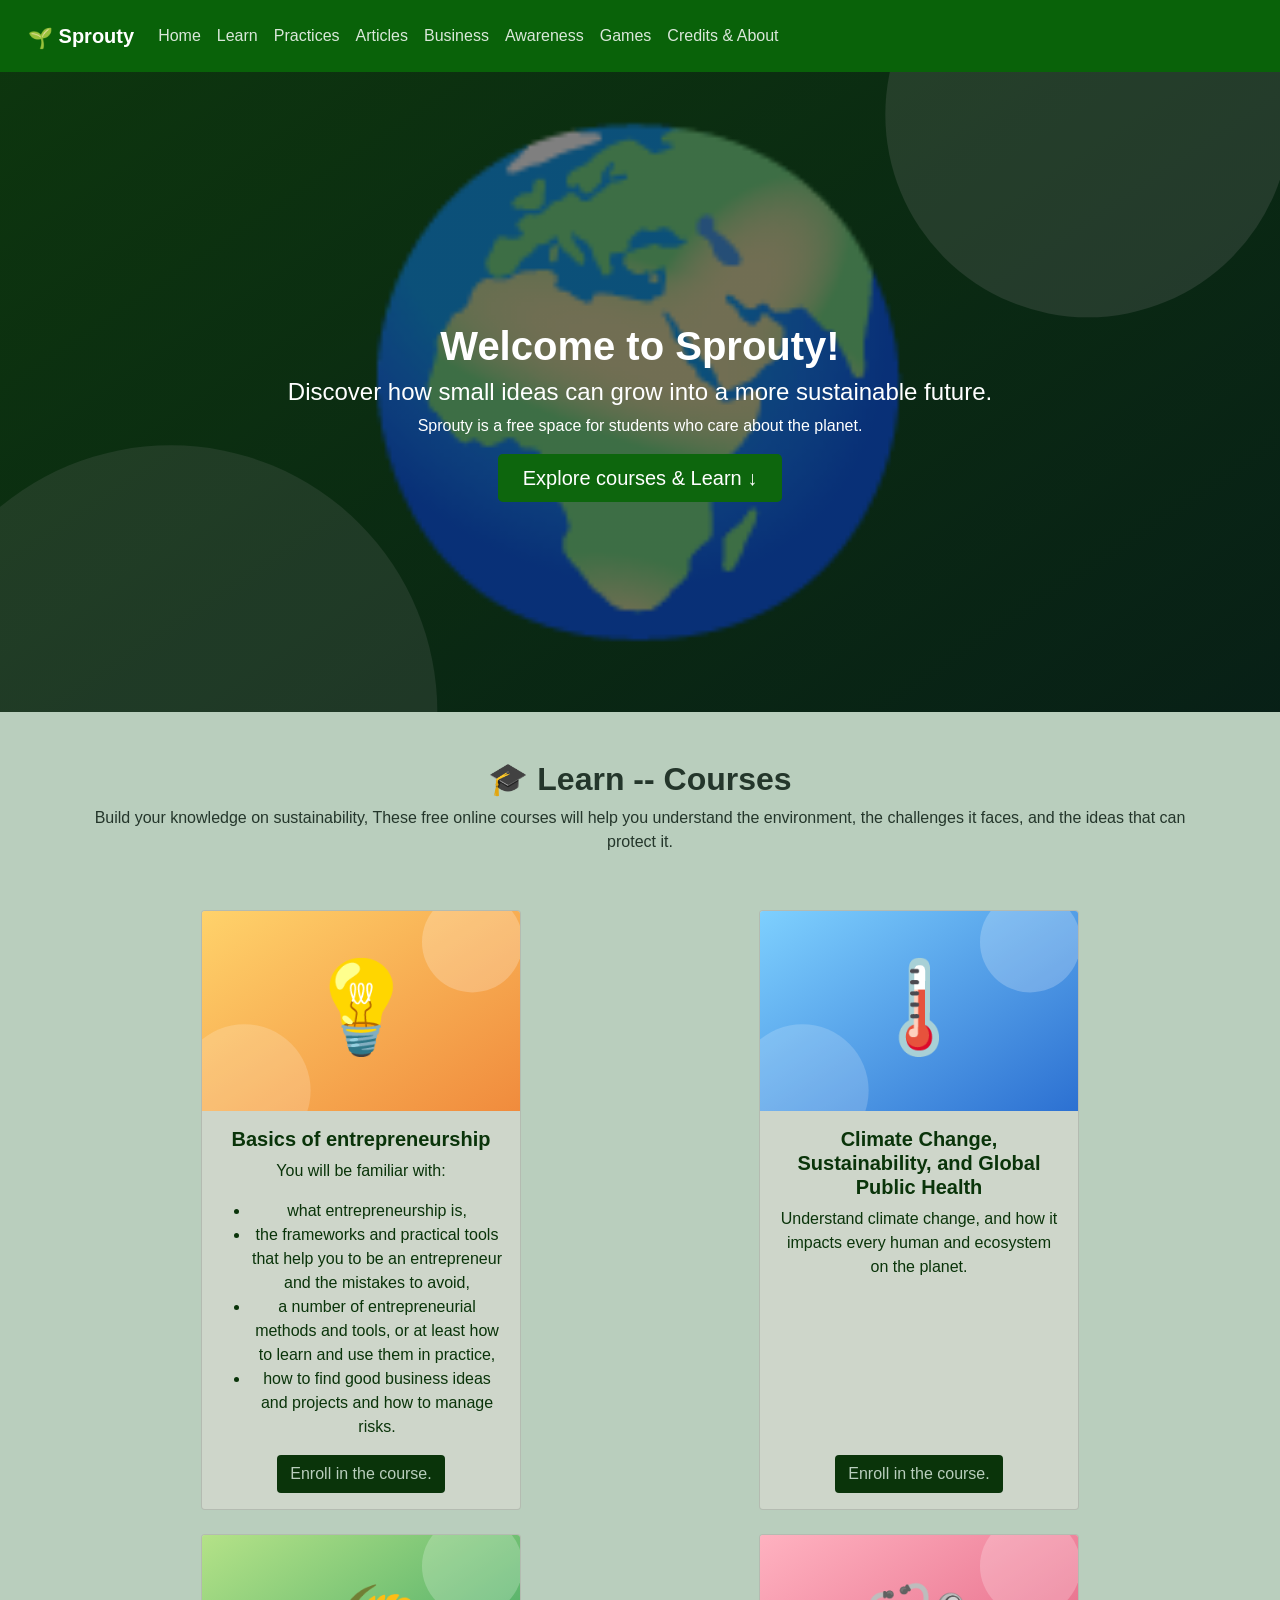
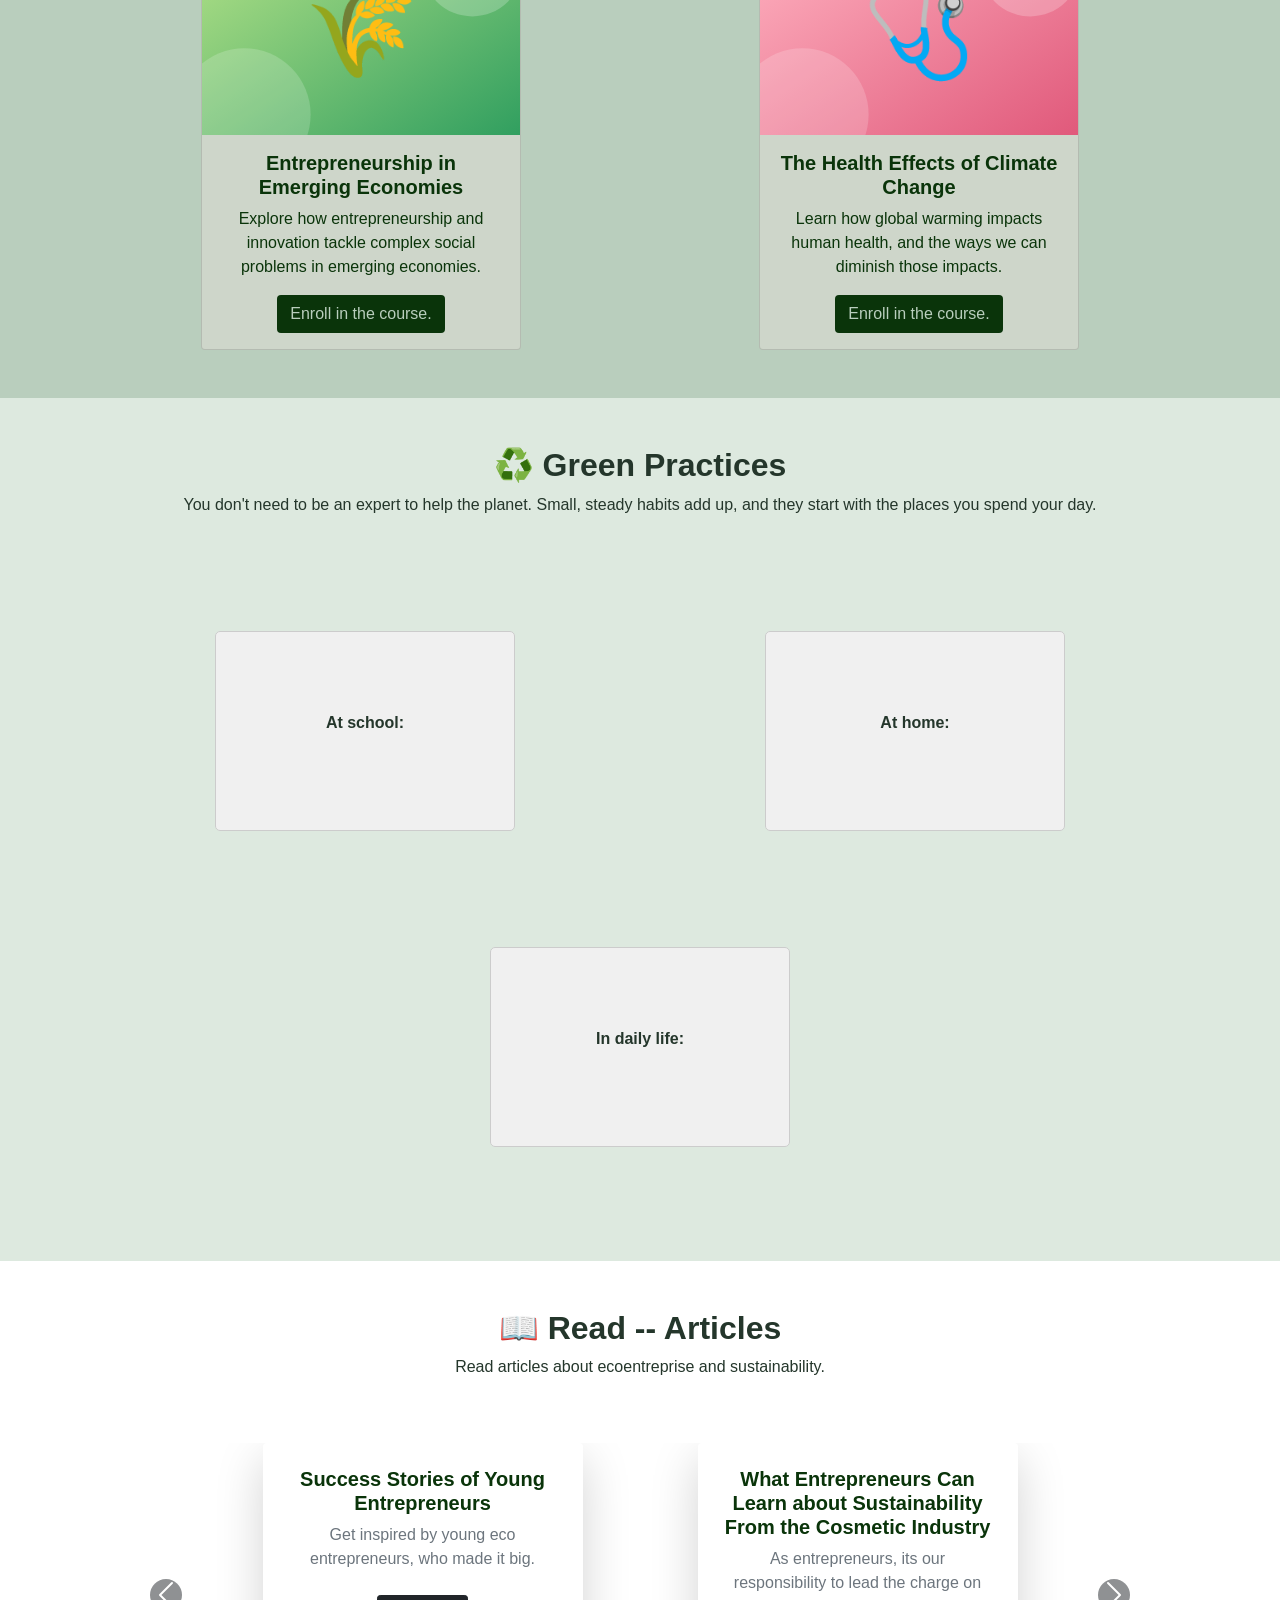
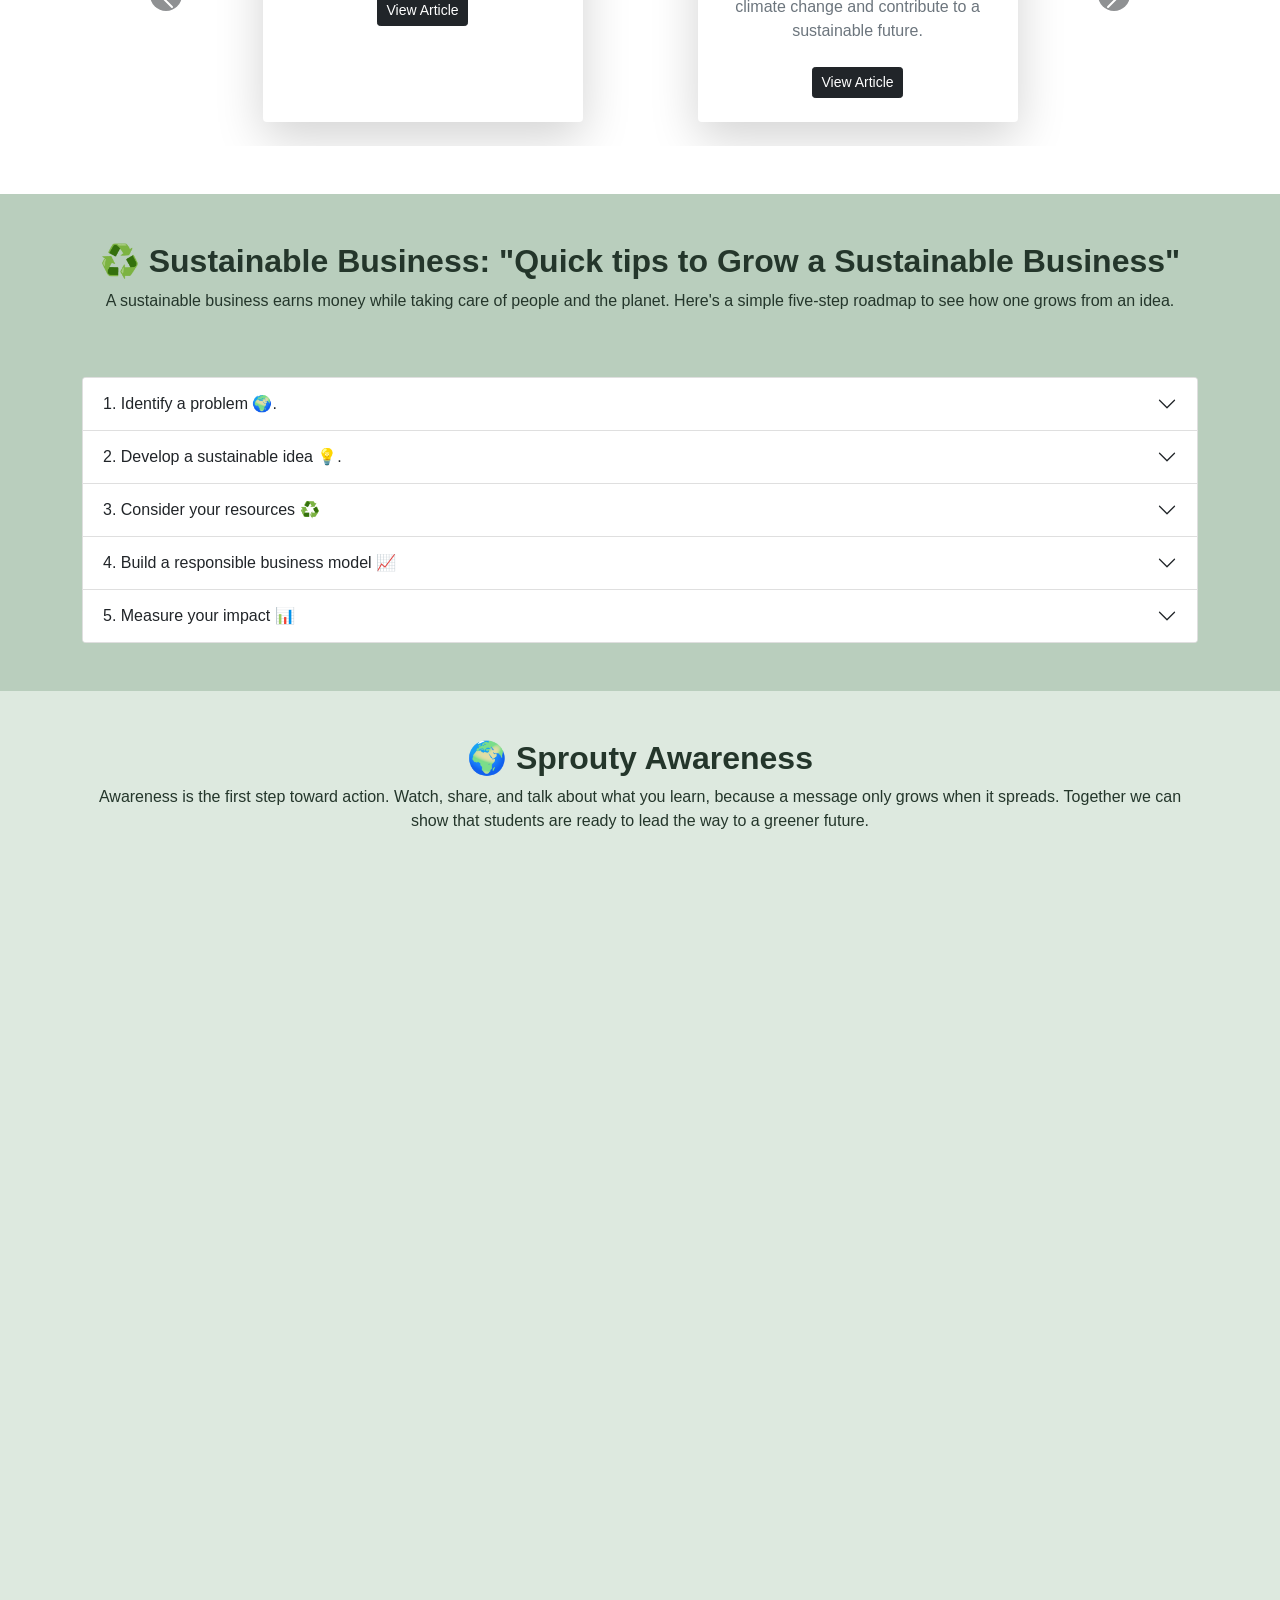
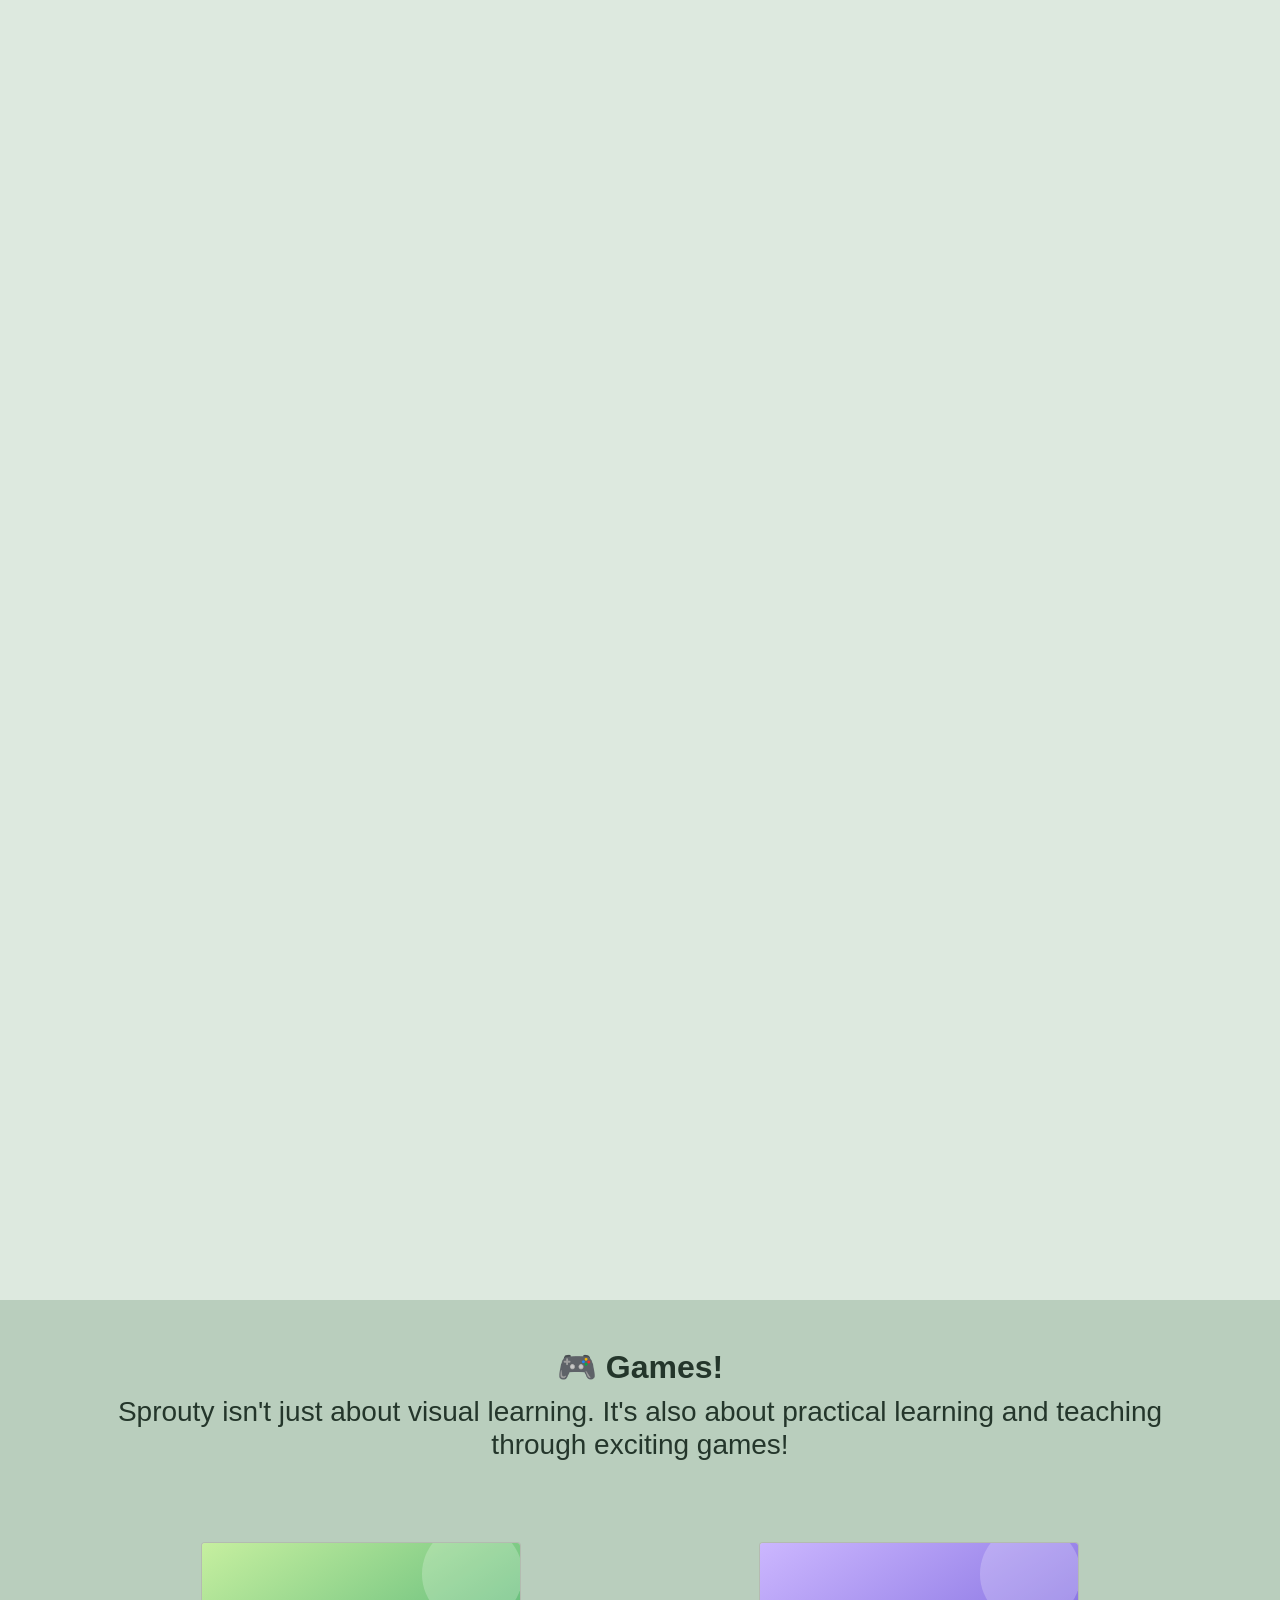
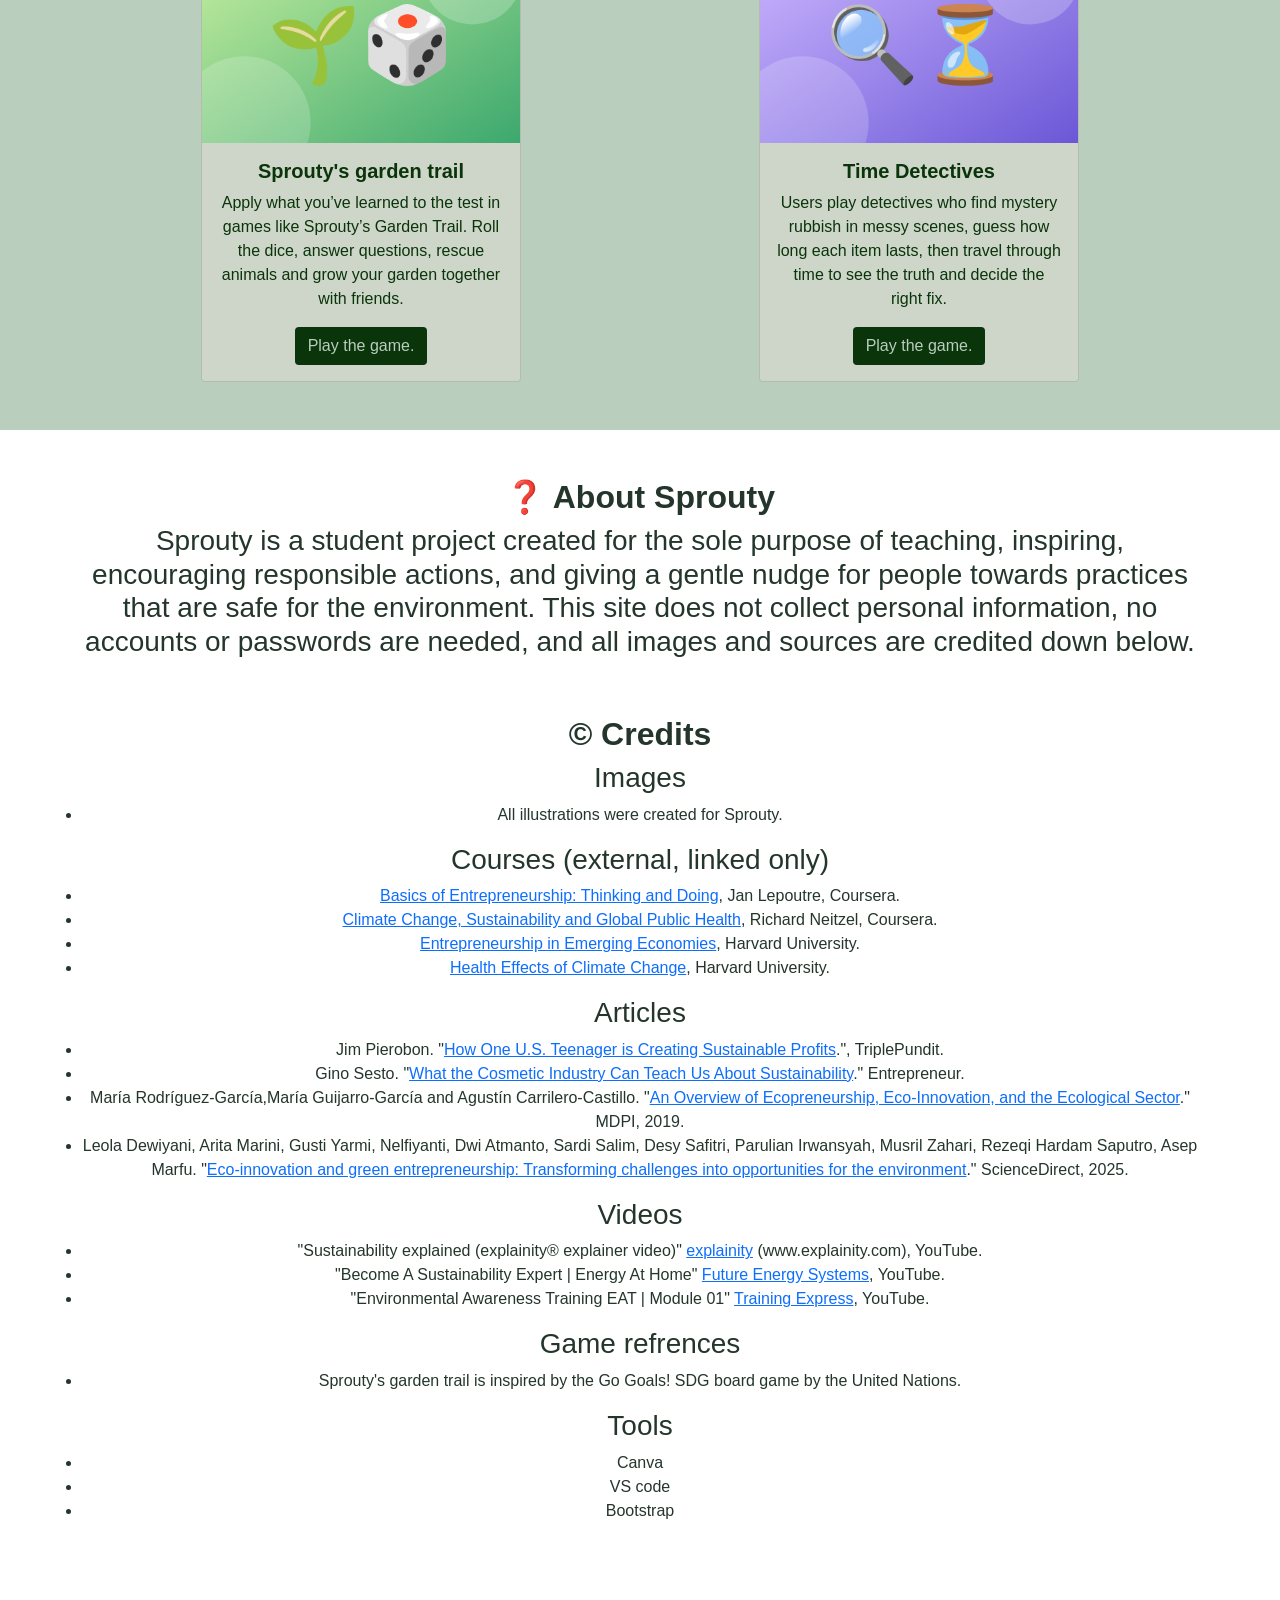
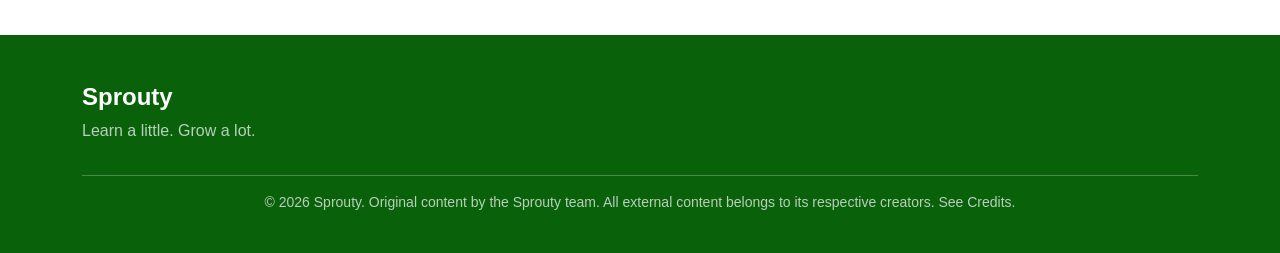
==== commit 88949c9f: "Add files via upload" ====
--- a/index.html
+++ b/index.html
@@ -4,7 +4,7 @@
     <meta charset="UTF-8">
     <meta name="viewport" content="width=device-width, initial-scale=1.0">
     <title>Sprouty</title>
-    <link href="https://cdn.jsdelivr.net/npm/bootstrap@5.0.2/dist/css/bootstrap.min.css" rel="stylesheet" integrity="sha384-EVSTQN3/azprG1Anm3QDgpJLIm9Nao0Yz1ztcQTwFspd3yD65VohhpuuCOmLASjC" crossorigin="anonymous">
+    <link rel="stylesheet" href="libs/bootstrap/css/bootstrap.min.css">
     <link rel="Stylesheet" href="styles.css">
     <link rel="manifest" href="manifest.json">
     <meta name="description" content="Sprouty is a free student space to learn about sustainability, green habits, and sustainable business.">
@@ -14,7 +14,7 @@
 <body>
 <nav class="navbar navbar-expand-lg navbar-dark p-3" id="navbar">
     <div class="container-fluid">
-        <a class="navbar-brand fw-bold" href="index.html"><img class="img-responsive2" src="https://images.unsplash.com/vector-1739952828392-29111e9bd6af?w=600&auto=format&fit=crop&q=60&ixlib=rb-4.1.0&ixid=M3wxMjA3fDB8MHxzZWFyY2h8MTJ8fHRyYXNucGFyZW50JTIwYmFja2dyb3VuZCUyMGxlYWYlMjBpY29ufGVufDB8fDB8fHww" width="25px" alt="Sprouty logo"> Sprouty</a>
+        <a class="navbar-brand fw-bold" href="index.html"><img class="img-responsive2" src="images/logo.svg" width="25px" alt="Sprouty logo"> Sprouty</a>
         <button class="navbar-toggler" type="button" data-bs-toggle="collapse" data-bs-target="#navbarNav" aria-controls="navbarNav" aria-expanded="false" aria-label="Toggle navigation">
         <span class="navbar-toggler-icon"></span>
         </button>
@@ -37,6 +37,9 @@
             </li>
             <li class="nav-item">
                 <a class="nav-link" href="#awareness">Awareness</a>
+            </li>
+            <li class="nav-item">
+                <a class="nav-link" href="#games">Games</a>
             </li>
             <li class="nav-item">
                 <a class="nav-link" href="#credits">Credits & About</a>
@@ -71,7 +74,7 @@
 
                     <div class="col">
                         <div class="card h-100">
-                            <img src="https://images.unsplash.com/photo-1758270705031-ebd46917a454?w=600&auto=format&fit=crop&q=60&ixlib=rb-4.1.0&ixid=M3wxMjA3fDB8MHxzZWFyY2h8M3x8ZWR1Y2F0aW9ufGVufDB8fDB8fHww" class="card-img-top" alt="Entrepreneurship illustration">
+                            <img src="images/course-business.svg" loading="lazy" class="card-img-top" alt="Entrepreneurship illustration">
                             <div class="card-body d-flex flex-column">
                                 <h5 class="card-title fw-bold">Basics of entrepreneurship</h5>
                                 <p class="card-text">You will be familiar with:</p>
@@ -88,7 +91,7 @@
                 
                     <div class="col">
                         <div class="card h-100">
-                            <img src="https://images.unsplash.com/vector-1738396045672-e1675c8cb1a9?w=600&auto=format&fit=crop&q=60&ixlib=rb-4.1.0&ixid=M3wxMjA3fDB8MHxzZWFyY2h8Nnx8Y2xpbWF0ZXxlbnwwfHwwfHx8MA%3D%3D" class="card-img-top" alt="Climate illustration">
+                            <img src="images/course-climate.svg" loading="lazy" class="card-img-top" alt="Climate illustration">
                             <div class="card-body d-flex flex-column">
                                 <h5 class="card-title fw-bold">Climate Change, Sustainability, and Global Public Health</h5>
                                 <p class="card-text">Understand climate change, and how it impacts every human and ecosystem on the planet.</p>
@@ -99,7 +102,7 @@
                 
                     <div class="col">
                         <div class="card h-100">
-                            <img src="https://images.unsplash.com/vector-1788230742518-cd1d881bfd57?w=600&auto=format&fit=crop&q=60&ixlib=rb-4.1.0&ixid=M3wxMjA3fDB8MHxzZWFyY2h8MTZ8fGVudGVycHJlbmV1cnxlbnwwfHwwfHx8MA%3D%3D" class="card-img-top" alt="Emerging economies illustration">
+                            <img src="images/course-emerging.svg" loading="lazy" class="card-img-top" alt="Emerging economies illustration">
                             <div class="card-body d-flex flex-column">
                                 <h5 class="card-title fw-bold">Entrepreneurship in Emerging Economies</h5>
                                 <p class="card-text">Explore how entrepreneurship and innovation tackle complex social problems in emerging economies.</p>
@@ -110,7 +113,7 @@
                 
                     <div class="col">
                         <div class="card h-100">
-                            <img src="https://images.unsplash.com/vector-1739203295442-3dfafdcf54fe?w=600&auto=format&fit=crop&q=60&ixlib=rb-4.1.0&ixid=M3wxMjA3fDB8MHxzZWFyY2h8Mnx8Y2xpbWF0ZSUyMGNoYW5nZXxlbnwwfHwwfHx8MA%3D%3D" class="card-img-top" alt="Health and climate illustration">
+                            <img src="images/course-health.svg" loading="lazy" class="card-img-top" alt="Health and climate illustration">
                             <div class="card-body d-flex flex-column">
                                 <h5 class="card-title fw-bold">The Health Effects of Climate Change</h5>
                                 <p class="card-text">Learn how global warming impacts human health, and the ways we can diminish those impacts.</p>
@@ -326,6 +329,38 @@
             </div>
         </div>
     </section>
+    <section class="py-5" id="games">
+        <div class="container text-center">
+            <div class="row mb-5">
+                <h2 class="fw-bold mb-2">🎮 Games!</h2>
+                <h3>Sprouty isn't just about visual learning. It's also about practical learning and teaching through exciting games!</h3>
+            </div>
+            <div class="row row-cols-1 row-cols-md-2 g-4 m-0">
+                <div class="col">
+                    <div class="card h-150">
+                        <img src="images/game-garden.svg" loading="lazy" class="card-img-top" alt="Sprouty's Garden Trail board game">
+                        <div class="card-body d-flex flex-column">
+                            <h5 class="card-title fw-bold">Sprouty's garden trail</h5>
+                            <p class="card-text">Apply what you’ve learned to the test in games like Sprouty’s Garden Trail. Roll the dice, answer questions, rescue animals and grow your garden together with friends.</p>
+                            <a href="games/garden-trail/index.html" class="card-btn btn mt-auto align-self-center" target="_blank" rel="noopener">Play the game.</a>
+                        </div>
+                    </div>
+                </div>
+            
+                <div class="col">
+                    <div class="card h-100">
+                        <img src="images/game-detectives.svg" loading="lazy" class="card-img-top" alt="Time Detectives game">
+                        <div class="card-body d-flex flex-column">
+                            <h5 class="card-title fw-bold">Time Detectives</h5>
+                            <p class="card-text">Users play detectives who find mystery rubbish in messy scenes, guess how long each item lasts, then travel through time to see the truth and decide the right fix.</p>
+                            <a href="games/time-detectives/index.html" class="card-btn btn mt-auto align-self-center" target="_blank" rel="noopener">Play the game.</a>
+                        </div>
+                    </div>
+                </div>
+            </div>
+        </div>
+
+    </section>
     <section class="py-5" id="credits">
         <div class="container text-center">
             <div class="row mb-5">
@@ -336,7 +371,7 @@
                 <h2 class="fw-bold mb-2">©️ Credits</h2>
                 <h3>Images</h3>
                 <ul>
-                <li>All photos are from <a href="https://unsplash.com" target="_blank" rel="noopener">Unsplash</a> and used under the Unsplash License (free to use, no attribution required).</li>
+                <li>All illustrations were created for Sprouty.</li>
                 </ul>
 
                 <h3>Courses (external, linked only)</h3>
@@ -360,6 +395,18 @@
                 <li>"Sustainability explained (explainity® explainer video)" <a href="https://www.youtube.com/watch?v=_5r4loXPyx8" target="_blank" rel="noopener">explainity</a> (www.explainity.com), YouTube.</li>
                 <li>"Become A Sustainability Expert | Energy At Home" <a href="https://www.youtube.com/watch?v=lbohzfXKzmU" target="_blank" rel="noopener">Future Energy Systems</a>, YouTube.</li>
                 <li>"Environmental Awareness Training EAT | Module 01" <a href="https://www.youtube.com/watch?v=Q1fZAWi7Z_I" target="_blank" rel="noopener">Training Express</a>, YouTube.</li>
+                </ul>
+
+                <h3>Game refrences</h3>
+                <ul>
+                    <li>Sprouty's garden trail is inspired by the Go Goals! SDG board game by the United Nations.</li>
+                </ul>
+                
+                <h3>Tools</h3>
+                <ul>
+                    <Li>Canva</Li>
+                    <li>VS code</li>
+                    <li>Bootstrap</li>
                 </ul>
             </div>
         </div>
@@ -378,16 +425,35 @@
             </div>
         </div>
     </footer>
-      <script
-      src="https://cdn.jsdelivr.net/npm/bootstrap@5.0.2/dist/js/bootstrap.bundle.min.js"
-      integrity="sha384-MrcW6ZMFYlzcLA8Nl+NtUVF0sA7MsXsP1UyJoMp4YLEuNSfAP+JcXn/tWtIaxVXM"
-      crossorigin="anonymous"></script>
-      <script>
-        if ("serviceWorker" in navigator) {
-          window.addEventListener("load", () => {
-            navigator.serviceWorker.register("./sw.js");
-          });
-        }
-      </script>
+    <script src="libs/bootstrap/js/bootstrap.bundle.min.js"></script>
+    <script>
+    if ("serviceWorker" in navigator) {
+        window.addEventListener("load", () => {
+        navigator.serviceWorker
+            .register("./sw.js")
+            .then(() => console.log("Service worker registered"))
+            .catch((err) => console.error("SW registration failed:", err));
+        });
+    }
+    </script>
+<script>
+/* Offline friendliness: external links and YouTube videos need the internet */
+(function(){
+  document.addEventListener("click",function(e){
+    var a=e.target.closest("a[href^='http']");
+    if(a&&!navigator.onLine){e.preventDefault();alert("This link needs the internet. Try it again when you are back online!");}
+  });
+  function offlineVideos(){
+    if(navigator.onLine)return;
+    document.querySelectorAll("iframe[src*='youtube']").forEach(function(f){
+      var d=document.createElement("div");
+      d.className="p-4 text-center border rounded";
+      d.textContent="Connect to the internet to watch this video.";
+      f.replaceWith(d);
+    });
+  }
+  offlineVideos();
+})();
+</script>
 </body>
-</html>
+</html>
--- a/styles.css
+++ b/styles.css
@@ -30,7 +30,7 @@
     height: 640px;
 }
 #hero{
-    background-image: linear-gradient(rgba(0, 0, 0, 0.5), rgba(0, 0, 0, 0.5)), url("https://images.unsplash.com/photo-1542601906990-b4d3fb778b09?w=600&auto=format&fit=crop&q=60&ixlib=rb-4.1.0&ixid=M3wxMjA3fDB8MHxzZWFyY2h8NHx8c3VzdGFpbmFiaWxpdHl8ZW58MHx8MHx8fDA%3D");
+    background-image: linear-gradient(rgba(0, 0, 0, 0.5), rgba(0, 0, 0, 0.5)), url("images/hero.svg");
     object-position: center;
     background-position: center;
     background-repeat: no-repeat;
@@ -134,6 +134,10 @@
     background-color: rgb(221, 233, 223);
 }
 
+#games{
+    background-color: rgb(185, 206, 189);
+}
+
 .card-img-top {
     height: 200px;
     object-fit: cover;
